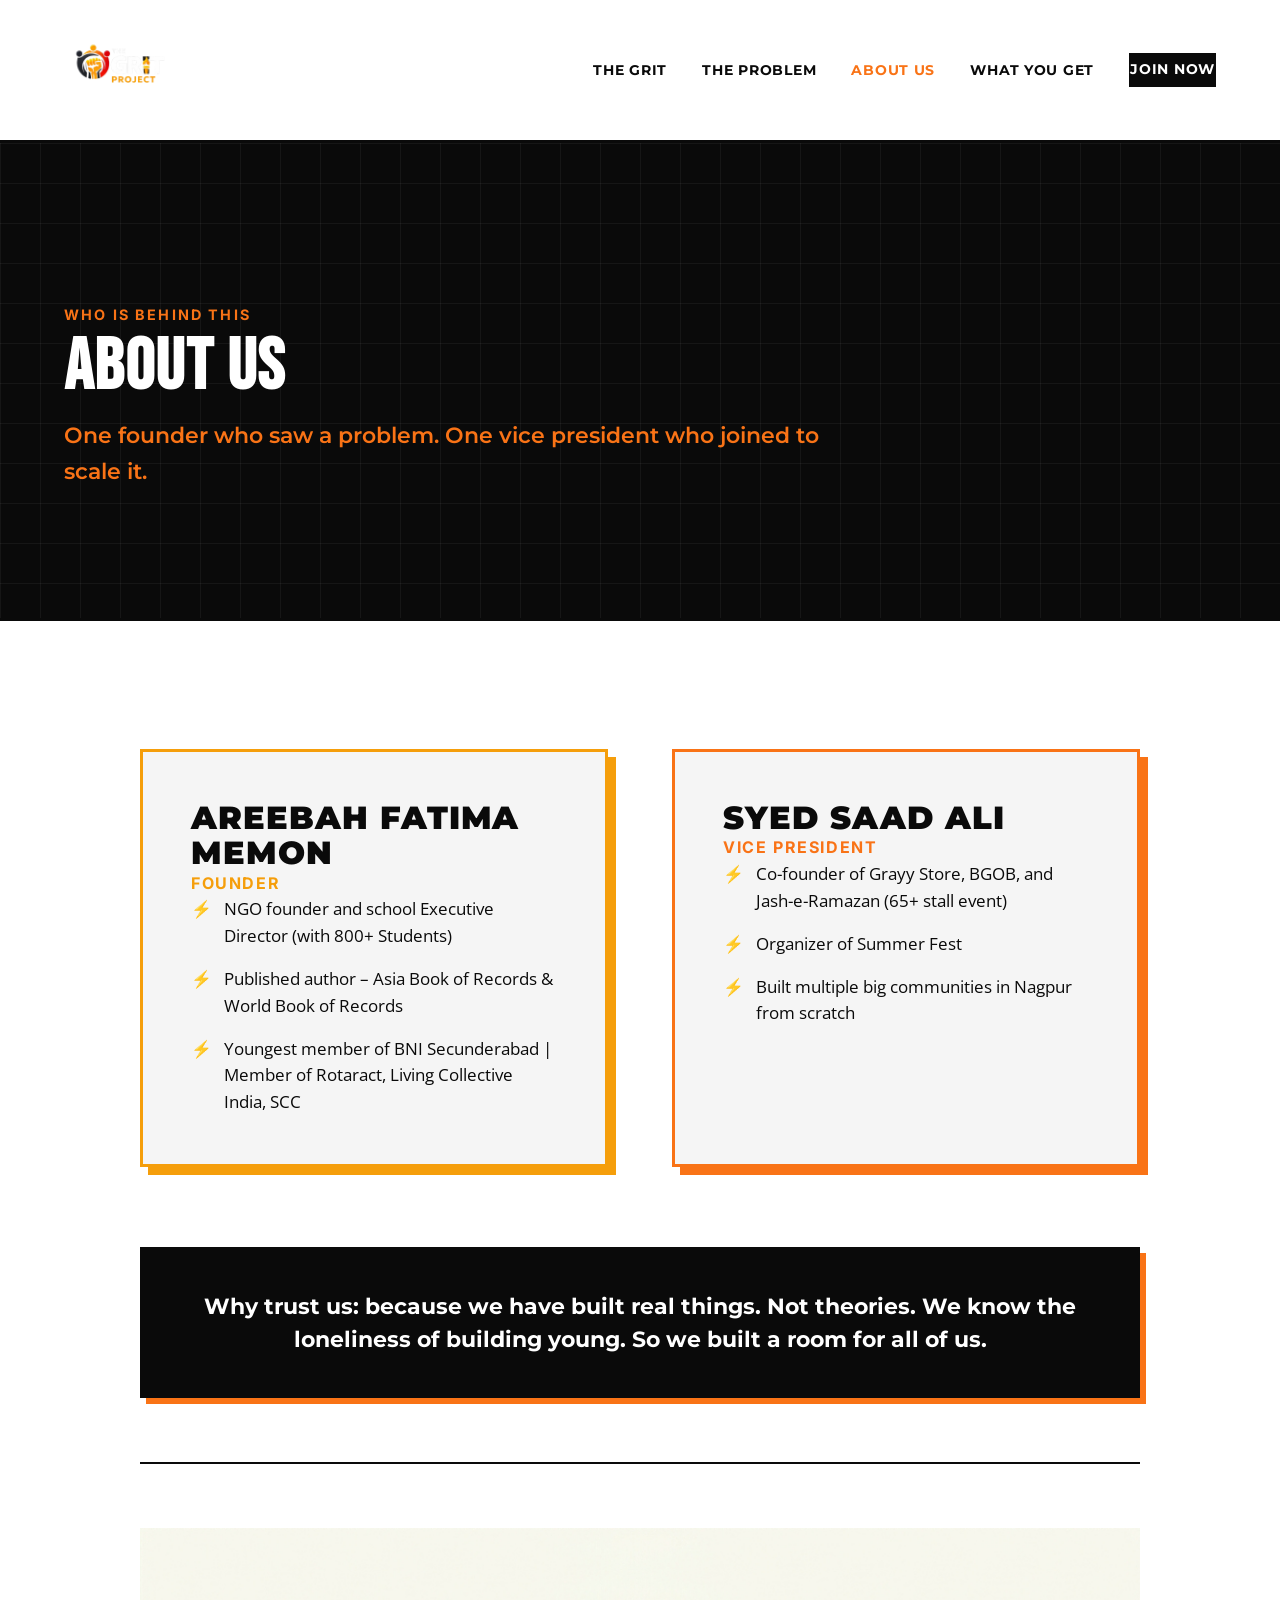
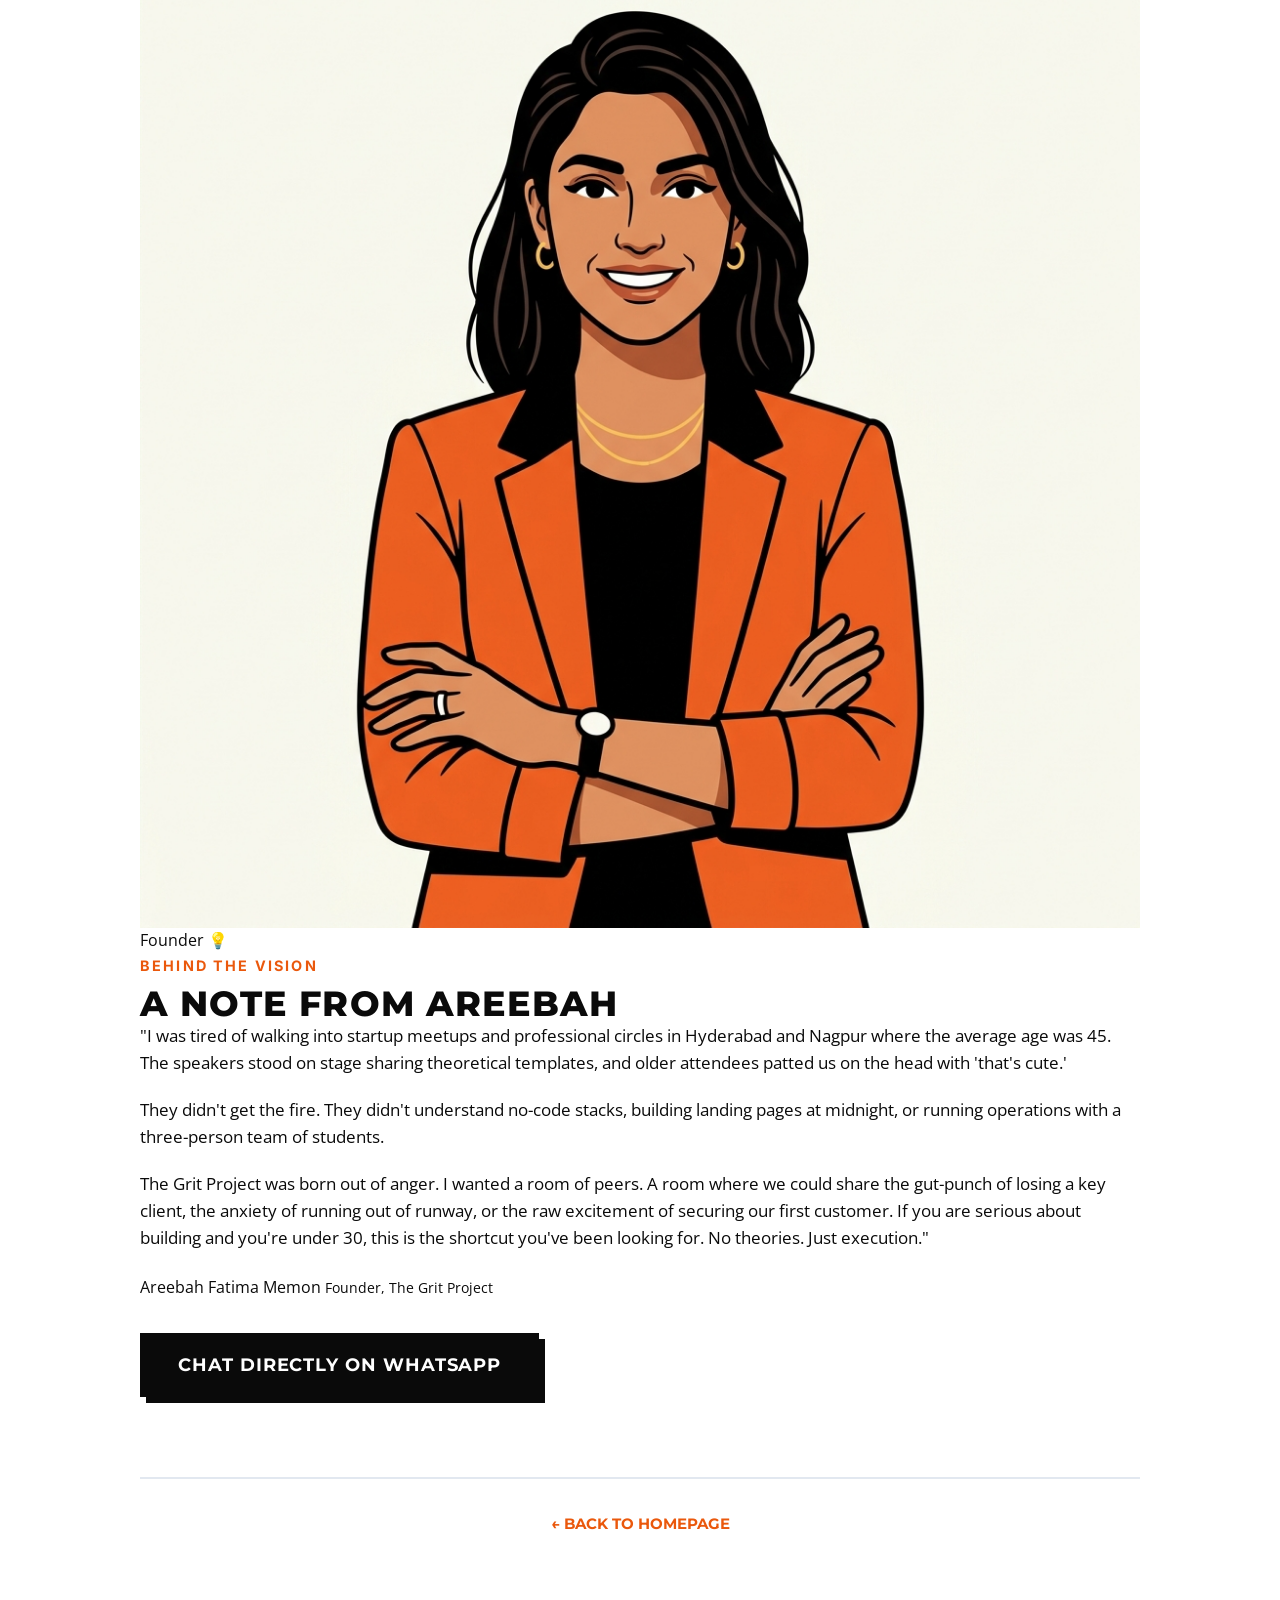
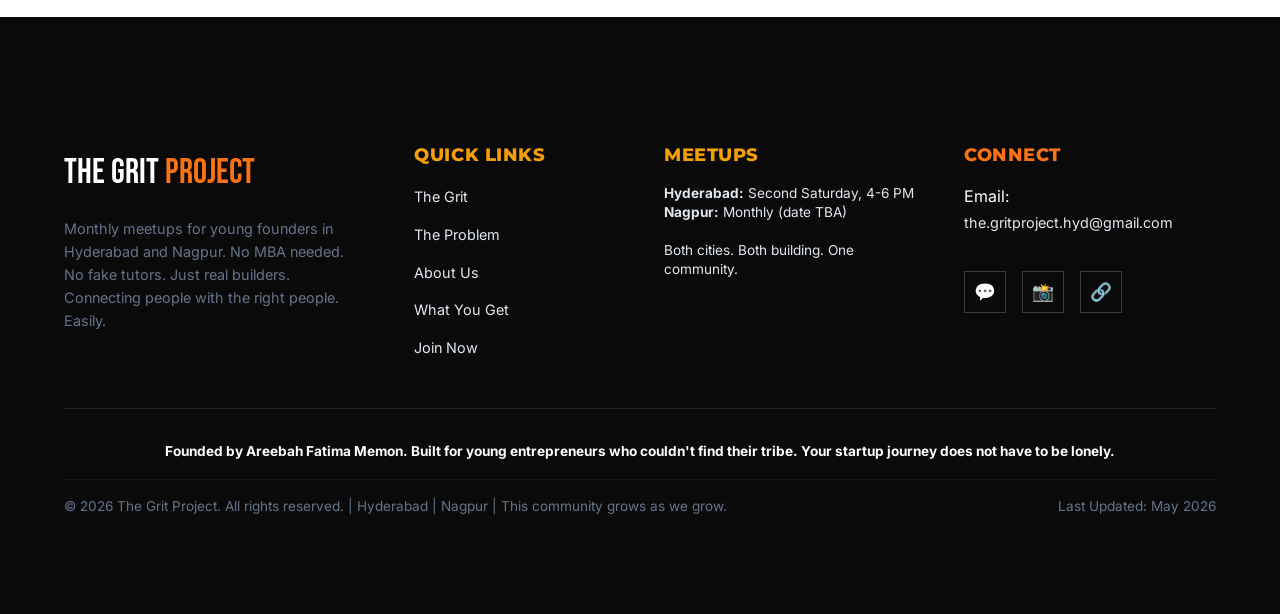
==== about.html @ 6c6b39dc "sss" ====
<!DOCTYPE html>
<html lang="en">
<head>
  <meta charset="UTF-8">
  <meta name="viewport" content="width=device-width, initial-scale=1.0">
  <meta name="description" content="About the team behind The Grit Project. Learn more about Areebah Fatima Memon (Founder) and Syed Saad Ali (VP) and read Areebah's personal letter to young builders.">
  <title>About Us – Meet the Team | The Grit Project</title>
  <link rel="stylesheet" href="style.css">
  <link rel="icon" type="image/png" href="assets/brand-logo-removebg-preview.png">
</head>
<body>

  <!-- ================= HEADER / NAV ================= -->
  <header class="header-nav" id="header">
    <div class="nav-container">
      <a href="index.html" class="logo-wrapper" aria-label="The Grit Project Home">
        <div class="logo-icon-container">
          <img src="assets/brand-logo-removebg-preview.png" alt="Torch Logo" class="logo-img logo-img-animated">
        </div>
      </a>
      
      <button class="mobile-menu-btn" aria-label="Toggle Navigation Menu" aria-expanded="false">☰</button>
      
      <nav class="nav-links-wrapper">
        <ul class="nav-links">
          <li class="nav-item"><a href="grit.html">The Grit</a></li>
          <li class="nav-item"><a href="problem.html">The Problem</a></li>
          <li class="nav-item"><a href="about.html">About Us</a></li>
          <li class="nav-item"><a href="what-we-offer.html">What You Get</a></li>
          <li class="nav-item"><a href="join.html" class="nav-cta">Join Now</a></li>
        </ul>
      </nav>
    </div>
  </header>

  <!-- ================= PAGE HEADER ================= -->
  <header class="page-header">
    <div class="container">
      <span class="section-tagline" style="color: var(--color-torch-orange);">Who Is Behind This</span>
      <h1 class="section-title">About Us</h1>
      <p class="section-subtitle">One founder who saw a problem. One vice president who joined to scale it.</p>
    </div>
  </header>

  <main>
    <div class="subpage-container" style="max-width: 1000px;">
      
      <!-- Bios Grid -->
      <div class="about-bios-grid" style="margin-bottom: 5rem;">
        <!-- Bios Card Areebah -->
        <div class="bio-card" style="border-color: var(--color-founder-gold); box-shadow: 8px 8px 0px var(--color-founder-gold);">
          <h3 class="bio-name">Areebah Fatima Memon</h3>
          <span class="bio-role" style="color: var(--color-founder-gold);">Founder</span>
          <ul class="bio-bullets">
            <li class="bio-bullet">NGO founder and school Executive Director (with 800+ Students)</li>
            <li class="bio-bullet">Published author – Asia Book of Records & World Book of Records</li>
            <li class="bio-bullet">Youngest member of BNI Secunderabad | Member of Rotaract, Living Collective India, SCC</li>
          </ul>
        </div>
        
        <!-- Bios Card Saad -->
        <div class="bio-card" style="border-color: var(--color-torch-orange); box-shadow: 8px 8px 0px var(--color-torch-orange);">
          <h3 class="bio-name">Syed Saad Ali</h3>
          <span class="bio-role" style="color: var(--color-torch-orange);">Vice President</span>
          <ul class="bio-bullets">
            <li class="bio-bullet">Co-founder of Grayy Store, BGOB, and Jash-e-Ramazan (65+ stall event)</li>
            <li class="bio-bullet">Organizer of Summer Fest</li>
            <li class="bio-bullet">Built multiple big communities in Nagpur from scratch</li>
          </ul>
        </div>
      </div>

      <div style="margin: 4rem 0; text-align: center; background-color: var(--color-black); color: var(--color-white); padding: 2.5rem; border: var(--border-thick); box-shadow: var(--shadow-flat-orange);">
        <p style="font-family: var(--font-heading); font-size: 1.35rem; font-weight: 700; line-height: 1.5;">
          Why trust us: because we have built real things. Not theories. We know the loneliness of building young. So we built a room for all of us.
        </p>
      </div>

      <!-- Note from Areebah with Portrait -->
      <section class="story-section-personal" id="areebah-note" style="border-top: 2px solid var(--color-black); padding-top: 4rem;">
        <div class="story-personal-grid">
          <div class="personal-visual">
            <div class="personal-img-wrapper">
              <img src="assets/areebah_memon_portrait.png" alt="Areebah Fatima Memon - Founder of The Grit Project" class="hero-image">
              <div class="personal-badge">Founder 💡</div>
            </div>
          </div>
          
          <div class="personal-content">
            <span class="section-tagline">Behind The Vision</span>
            <h2 class="personal-title" style="font-size: 2.2rem;">A Note From Areebah</h2>
            <p class="personal-text" style="font-size: 1.05rem; margin-bottom: 1.25rem;">
              "I was tired of walking into startup meetups and professional circles in Hyderabad and Nagpur where the average age was 45. The speakers stood on stage sharing theoretical templates, and older attendees patted us on the head with 'that's cute.'
            </p>
            <p class="personal-text" style="font-size: 1.05rem; margin-bottom: 1.25rem;">
              They didn't get the fire. They didn't understand no-code stacks, building landing pages at midnight, or running operations with a three-person team of students.
            </p>
            <p class="personal-text" style="font-size: 1.05rem; margin-bottom: 1.5rem;">
              The Grit Project was born out of anger. I wanted a room of peers. A room where we could share the gut-punch of losing a key client, the anxiety of running out of runway, or the raw excitement of securing our first customer. If you are serious about building and you're under 30, this is the shortcut you've been looking for. No theories. Just execution."
            </p>
            <div class="personal-signature">
              Areebah Fatima Memon
              <span style="font-weight: normal; font-size: 0.85rem;">Founder, The Grit Project</span>
            </div>
            <div style="margin-top: 2rem;">
              <a href="https://wa.me/917378692885?text=Hey%20Areebah!%20Read%20your%20story%20on%20The%20Grit%20Project%20site.%20I'd%20love%20to%20chat%20about%20building%20something." 
                 target="_blank" 
                 class="btn btn-primary">
                Chat Directly on WhatsApp
              </a>
            </div>
          </div>
        </div>
      </section>

      <div class="back-home-wrapper" style="text-align: center; margin-top: 5rem;">
        <a href="index.html" class="back-home-link">← Back to Homepage</a>
      </div>
    </div>
  </main>

  <!-- ================= FOOTER ================= -->
  <footer class="footer">
    <div class="container">
      <div class="footer-top">
        <div class="footer-brand">
          <div class="footer-logo">The Grit <span>Project</span></div>
          <p class="footer-tagline">
            Monthly meetups for young founders in Hyderabad and Nagpur. No MBA needed. No fake tutors. Just real builders. Connecting people with the right people. Easily.
          </p>
        </div>
        
        <div class="footer-links-col">
          <h4 class="footer-links-title">Quick Links</h4>
          <ul class="footer-links-list">
            <li><a href="index.html">The Grit</a></li>
            <li><a href="problem.html">The Problem</a></li>
            <li><a href="about.html">About Us</a></li>
            <li><a href="what-we-offer.html">What You Get</a></li>
            <li><a href="join.html">Join Now</a></li>
          </ul>
        </div>
        
        <div class="footer-links-col">
          <h4 class="footer-links-title">Meetups</h4>
          <p class="footer-tagline" style="color: var(--color-gray-light); font-size: 0.85rem; line-height: 1.4;">
            <strong>Hyderabad:</strong> Second Saturday, 4-6 PM<br>
            <strong>Nagpur:</strong> Monthly (date TBA)<br><br>
            Both cities. Both building. One community.
          </p>
        </div>
        
        <div class="footer-links-col">
          <h4 class="footer-social-title font-heading">Connect</h4>
          <ul class="footer-links-list" style="margin-bottom: 1rem;">
            <li>Email: <a href="mailto:the.gritproject.hyd@gmail.com" style="text-transform:none;">the.gritproject.hyd@gmail.com</a></li>
          </ul>
          <div class="footer-social-icons">
            <a href="https://wa.me/917378692885" class="social-icon-btn" aria-label="WhatsApp Link">💬</a>
            <a href="https://www.instagram.com/thegritproject" class="social-icon-btn" aria-label="Instagram Link">📸</a>
            <a href="https://www.linkedin.com/company/thegritproject" class="social-icon-btn" aria-label="LinkedIn Link">🔗</a>
          </div>
        </div>
      </div>
      
      <div class="footer-bottom">
        <div class="footer-bottom-row-1" style="text-align: center; justify-content: center; width: 100%;">
          <p style="font-weight: 700; color: var(--color-white); text-align: center; width: 100%;">
            Founded by Areebah Fatima Memon. Built for young entrepreneurs who couldn't find their tribe. Your startup journey does not have to be lonely.
          </p>
        </div>
        <div class="footer-bottom-row-2" style="justify-content: space-between; width: 100%;">
          <p>&copy; 2026 The Grit Project. All rights reserved. | Hyderabad | Nagpur | This community grows as we grow.</p>
          <p>Last Updated: May 2026</p>
        </div>
      </div>
    </div>
  </footer>

  <script src="script.js"></script>
</body>
</html>
---- style.css ----
/* 
   The Grit Project - Brand Design System & CSS Stylesheet
   Designed for Areebah Fatima Memon
   Theme: Bold, Minimalist, Action-oriented
   Palette: Red, Yellow, Orange, Black, Ivory White
*/

/* --- Google Fonts Import --- */
@import url('https://fonts.googleapis.com/css2?family=Montserrat:wght@400;600;700;800;900&family=Open+Sans:wght@300;400;600;700&family=Bebas+Neue&family=Inter:wght@300;400;500;600;700&family=Oswald:wght@400;500;600;700&display=swap');

/* --- Design Tokens / Custom Properties --- */
:root {
  --color-black: #0A0A0A;
  --color-torch-orange: #F97316;
  --color-burnt-orange: #EA580C;
  --color-founder-gold: #F59E0B;
  --color-ivory: #F5F5F5;
  --color-white: #FFFFFF;
  --color-gray-dark: #1E293B;
  --color-gray-light: #E2E8F0;
  --color-gray-muted: #64748B;
  
  --font-display: 'Bebas Neue', sans-serif;
  --font-heading: 'Montserrat', sans-serif;
  --font-body: 'Open Sans', sans-serif;
  --font-sans: 'Inter', sans-serif;
  
  --border-thick: 3px solid var(--color-black);
  --border-thin: 1.5px solid var(--color-black);
  --shadow-flat-black: 6px 6px 0px var(--color-black);
  --shadow-flat-orange: 6px 6px 0px var(--color-torch-orange);
  --shadow-flat-gold: 6px 6px 0px var(--color-founder-gold);
  --shadow-flat-soft: 4px 4px 0px rgba(0, 0, 0, 0.15);
  
  --transition-speed: 0.2s;
  --max-width: 1200px;
}

/* --- Base Resets & Global Styles --- */
*, *::before, *::after {
  box-sizing: border-box;
  margin: 0;
  padding: 0;
}

html {
  scroll-behavior: smooth;
}

body {
  background-color: var(--color-white);
  color: var(--color-black);
  font-family: var(--font-body);
  font-size: 16px;
  line-height: 1.6;
  overflow-x: hidden;
}

h1, h2, h3, h4, h5, h6 {
  font-family: var(--font-heading);
  font-weight: 800;
  text-transform: uppercase;
  letter-spacing: 0.03em;
  line-height: 1.1;
}

a {
  color: inherit;
  text-decoration: none;
}

button, input, textarea, select {
  font-family: inherit;
}

/* Custom Scrollbar */
::-webkit-scrollbar {
  width: 12px;
}
::-webkit-scrollbar-track {
  background: var(--color-ivory);
  border-left: var(--border-thin);
}
::-webkit-scrollbar-thumb {
  background: var(--color-black);
  border: 2px solid var(--color-ivory);
}
::-webkit-scrollbar-thumb:hover {
  background: var(--color-torch-orange);
}

/* --- Global Utility Classes --- */
.container {
  width: 90%;
  max-width: var(--max-width);
  margin: 0 auto;
  padding: 4rem 0;
}

.section-title {
  font-family: var(--font-display);
  font-size: 4rem;
  line-height: 0.95;
  margin-bottom: 1rem;
  letter-spacing: 0.02em;
}

.section-subtitle {
  font-family: var(--font-heading);
  font-size: 1.4rem;
  font-weight: 600;
  color: var(--color-burnt-orange);
  margin-bottom: 2rem;
  max-width: 800px;
}

.section-tagline {
  font-family: var(--font-sans);
  font-weight: 700;
  font-size: 0.9rem;
  text-transform: uppercase;
  letter-spacing: 0.15em;
  color: var(--color-burnt-orange);
  margin-bottom: 0.5rem;
  display: block;
}

.bg-dark {
  background-color: var(--color-black);
  color: var(--color-ivory);
  border-top: var(--border-thick);
  border-bottom: var(--border-thick);
}

.bg-dark .section-title {
  color: var(--color-white);
}

/* --- Buttons System --- */
.btn {
  display: inline-flex;
  align-items: center;
  justify-content: center;
  font-family: var(--font-heading);
  font-size: 1.15rem;
  font-weight: 700;
  text-transform: uppercase;
  letter-spacing: 0.05em;
  padding: 0.9rem 2.2rem;
  border: var(--border-thick);
  background-color: var(--color-black);
  color: var(--color-white);
  cursor: pointer;
  transition: background-color var(--transition-speed) ease,
              color var(--transition-speed) ease,
              transform var(--transition-speed) ease,
              box-shadow var(--transition-speed) ease,
              border-color var(--transition-speed) ease;
  box-shadow: var(--shadow-flat-black);
  position: relative;
}

.btn-primary {
  background-color: var(--color-black);
  color: var(--color-white);
  border-color: var(--color-black);
}

.btn-primary:hover {
  background-color: var(--color-torch-orange);
  color: var(--color-black);
  border-color: var(--color-torch-orange);
  transform: scale(1.02);
  box-shadow: 4px 4px 0px var(--color-black);
}

.btn-secondary {
  background-color: var(--color-white);
  color: var(--color-black);
  border-color: var(--color-black);
}

.btn-secondary:hover {
  background-color: var(--color-torch-orange);
  color: var(--color-black);
  border-color: var(--color-torch-orange);
  transform: scale(1.02);
  box-shadow: 4px 4px 0px var(--color-black);
}

.btn:active {
  transform: translate(2px, 2px);
  box-shadow: 2px 2px 0px var(--color-black);
}

/* Mega CTA Button (Padding 20px 40px, font-size 1.5rem on Desktop) */
.btn-mega {
  padding: 20px 40px;
  font-size: 1.5rem;
  box-shadow: 8px 8px 0px var(--color-black);
}

.btn-mega:hover {
  box-shadow: 4px 4px 0px var(--color-black);
}

/* --- Navigation Header --- */
.header-nav {
  position: sticky;
  top: 0;
  z-index: 100;
  background-color: rgba(255, 255, 255, 0.95);
  backdrop-filter: blur(10px);
  border-bottom: var(--border-thick);
  transition: all 0.3s ease;
}

.header-nav.scrolled {
  background-color: var(--color-white);
  color: var(--color-black);
  border-color: var(--color-black);
  box-shadow: 0 4px 0 var(--color-black);
}

.nav-container {
  width: 90%;
  max-width: var(--max-width);
  margin: 0 auto;
  height: 140px;
  display: flex;
  justify-content: space-between;
  align-items: center;
}

.logo-wrapper {
  display: flex;
  align-items: center;
  opacity: 0;
  animation: logoFadeScale 0.6s cubic-bezier(0.16, 1, 0.3, 1) forwards;
}

.logo-icon-container {
  height: 120px;
  display: flex;
  align-items: center;
  justify-content: center;
}

.header-nav.scrolled .logo-icon-container {
  background-color: transparent;
  border-color: transparent;
}

.logo-img {
  height: 100%;
  width: auto;
  object-fit: contain;
}

/* Pulsing Torch Logo Icon */
@keyframes torchPulse {
  0% {
    filter: drop-shadow(0 0 2px rgba(249, 115, 22, 0.5));
  }
  50% {
    filter: drop-shadow(0 0 10px rgba(249, 115, 22, 0.95)) drop-shadow(0 0 15px rgba(245, 158, 11, 0.6));
  }
  100% {
    filter: drop-shadow(0 0 2px rgba(249, 115, 22, 0.5));
  }
}
.logo-img-animated {
  animation: torchPulse 3s infinite ease-in-out;
}

@keyframes torchFlicker {
  0%, 100% { opacity: 1; filter: drop-shadow(0 0 10px rgba(249, 115, 22, 0.95)) saturate(1.2); }
  25% { opacity: 0.92; filter: drop-shadow(0 0 8px rgba(249, 115, 22, 0.7)) saturate(1); }
  50% { opacity: 0.98; filter: drop-shadow(0 0 12px rgba(249, 115, 22, 1.1)) saturate(1.3); }
  75% { opacity: 0.94; filter: drop-shadow(0 0 7px rgba(249, 115, 22, 0.6)) saturate(0.9); }
}
.logo-icon-container:hover .logo-img-animated {
  animation: torchFlicker 0.15s infinite;
  transform: scale(1.05);
}

.brand-text {
  font-family: var(--font-display);
  font-size: 2.2rem;
  letter-spacing: 0.01em;
  line-height: 1;
}

.nav-links {
  display: flex;
  align-items: center;
  gap: 2.2rem;
  list-style: none;
}

.nav-item a {
  font-family: var(--font-heading);
  font-weight: 700;
  text-transform: uppercase;
  letter-spacing: 0.05em;
  font-size: 0.9rem;
  position: relative;
  padding: 0.25rem 0;
  transition: color var(--transition-speed) ease;
}

.nav-item a::after {
  content: '';
  position: absolute;
  bottom: -4px;
  left: 0;
  width: 0;
  height: 3px;
  background-color: var(--color-torch-orange);
  transition: width var(--transition-speed) ease;
}

.nav-item a:hover {
  color: var(--color-torch-orange);
}

.nav-item a:hover::after {
  width: 100%;
}

.header-nav.scrolled .nav-item a:hover {
  color: var(--color-torch-orange);
}

.nav-cta {
  display: inline-block;
  font-family: var(--font-heading);
  font-weight: 700;
  text-transform: uppercase;
  letter-spacing: 0.05em;
  padding: 0.5rem 1.2rem;
  border: var(--border-thin);
  background-color: var(--color-black);
  color: var(--color-white);
  transition: all var(--transition-speed) ease;
}

.nav-cta:hover {
  background-color: var(--color-torch-orange);
  color: var(--color-black);
  border-color: var(--color-torch-orange);
  transform: translateY(-2px);
}

.header-nav.scrolled .nav-cta {
  background-color: var(--color-white);
  color: var(--color-black);
}

.header-nav.scrolled .nav-cta:hover {
  background-color: var(--color-torch-orange);
  color: var(--color-black);
  border-color: var(--color-torch-orange);
}

.mobile-menu-btn {
  display: none;
  background: none;
  border: none;
  font-size: 2rem;
  cursor: pointer;
  color: inherit;
}

/* --- Hero Section --- */
.hero {
  position: relative;
  min-height: calc(100vh - 80px);
  display: flex;
  align-items: center;
  background-color: var(--color-ivory);
  overflow: hidden;
  border-bottom: var(--border-thick);
}

/* Bold grid background */
.hero::before {
  content: '';
  position: absolute;
  top: 0;
  left: 0;
  right: 0;
  bottom: 0;
  background-image: 
    linear-gradient(rgba(10, 10, 10, 0.05) 1.5px, transparent 1.5px),
    linear-gradient(90deg, rgba(10, 10, 10, 0.05) 1.5px, transparent 1.5px);
  background-size: 40px 40px;
  pointer-events: none;
  z-index: 1;
}

.hero-grid {
  display: grid;
  grid-template-columns: 1.25fr 0.75fr;
  gap: 4rem;
  align-items: center;
  position: relative;
  z-index: 2;
  width: 90%;
  max-width: var(--max-width);
  margin: 0 auto;
  padding: 4rem 0;
}

.hero-content {
  display: flex;
  flex-direction: column;
  align-items: flex-start;
}

.hero-tagline {
  font-family: var(--font-sans);
  font-weight: 700;
  font-size: 1.05rem;
  text-transform: uppercase;
  color: var(--color-burnt-orange);
  letter-spacing: 0.18em;
  margin-bottom: 1.2rem;
  opacity: 0;
  animation: taglineFade 0.6s ease-out forwards;
  animation-delay: 0.1s;
}

.hero-headline {
  font-family: var(--font-heading);
  font-weight: 900;
  font-size: 3.5rem;
  line-height: 1.1;
  letter-spacing: -0.01em;
  margin-bottom: 1.5rem;
  color: var(--color-black);
  text-transform: uppercase;
  opacity: 0;
  animation: headlineSlideUp 0.7s cubic-bezier(0.16, 1, 0.3, 1) forwards;
  animation-delay: 0.4s;
}

.hero-headline span {
  color: var(--color-burnt-orange);
  position: relative;
  display: inline-block;
}

.hero-headline span::after {
  content: '';
  position: absolute;
  left: 0;
  bottom: 4px;
  width: 100%;
  height: 8px;
  background-color: var(--color-founder-gold);
  z-index: -1;
  transform: skewX(-12deg);
}

.hero-subheadline {
  font-family: var(--font-body);
  font-weight: 400;
  font-size: 1.2rem;
  color: var(--color-gray-dark);
  margin-bottom: 2.5rem;
  max-width: 650px;
  opacity: 0;
  animation: subheadlineFade 0.6s ease-out forwards;
  animation-delay: 0.8s;
  line-height: 1.6;
}

.hero-buttons {
  display: flex;
  gap: 1.5rem;
  flex-wrap: wrap;
}

.hero-btn-primary {
  opacity: 0;
  animation: buttonFadeIn 0.5s ease-out forwards;
  animation-delay: 1.1s;
}

.hero-btn-secondary {
  opacity: 0;
  animation: buttonFadeIn 0.5s ease-out forwards;
  animation-delay: 1.2s;
}

.hero-visual {
  display: flex;
  justify-content: center;
  align-items: center;
  position: relative;
  opacity: 0;
  animation: visualFadeIn 0.8s cubic-bezier(0.16, 1, 0.3, 1) forwards;
  animation-delay: 0.6s;
}

.hero-image-wrapper {
  background-color: var(--color-white);
  border: var(--border-thick);
  padding: 1rem;
  box-shadow: 12px 12px 0px var(--color-black);
  transform: rotate(-1.5deg);
  transition: all 0.3s ease;
  position: relative;
  max-width: 420px;
}

.hero-image-wrapper:hover {
  transform: rotate(1.5deg) scale(1.02);
  box-shadow: 16px 16px 0px var(--color-torch-orange);
}

.hero-image {
  width: 100%;
  height: auto;
  display: block;
}

.hero-badge {
  position: absolute;
  bottom: -20px;
  left: -20px;
  background-color: var(--color-founder-gold);
  color: var(--color-black);
  border: var(--border-thin);
  padding: 0.5rem 1rem;
  font-family: var(--font-heading);
  font-weight: 800;
  font-size: 0.95rem;
  text-transform: uppercase;
  letter-spacing: 0.05em;
  transform: rotate(-4deg);
  box-shadow: var(--shadow-flat-soft);
  z-index: 10;
}

/* --- Hero Animation Keyframes --- */
@keyframes logoFadeScale {
  0% { opacity: 0; transform: scale(0.92); }
  100% { opacity: 1; transform: scale(1); }
}
@keyframes taglineFade {
  0% { opacity: 0; transform: translateY(-5px); }
  100% { opacity: 1; transform: translateY(0); }
}
@keyframes headlineSlideUp {
  0% { opacity: 0; transform: translateY(30px); }
  100% { opacity: 1; transform: translateY(0); }
}
@keyframes subheadlineFade {
  0% { opacity: 0; }
  100% { opacity: 1; }
}
@keyframes buttonFadeIn {
  0% { opacity: 0; transform: translateY(12px); }
  100% { opacity: 1; transform: translateY(0); }
}
@keyframes visualFadeIn {
  0% { opacity: 0; transform: scale(0.95) rotate(-3deg); }
  100% { opacity: 1; transform: scale(1) rotate(-1.5deg); }
}

/* --- Trust / Stats Row --- */
.stats-row {
  border-bottom: var(--border-thick);
  background-color: var(--color-white);
  position: relative;
  z-index: 3;
}

.stats-grid {
  display: grid;
  grid-template-columns: repeat(4, 1fr);
  border-left: var(--border-thin);
}

.stat-card {
  padding: 2.5rem 2rem;
  text-align: center;
  border-right: var(--border-thin);
  display: flex;
  flex-direction: column;
  justify-content: center;
  transition: background-color 0.2s ease;
}

.stat-card:hover {
  background-color: rgba(249, 115, 22, 0.05);
}

.stat-num {
  font-family: var(--font-display);
  font-size: 4.5rem;
  line-height: 1;
  color: var(--color-black);
  margin-bottom: 0.25rem;
}

.stat-num span {
  color: var(--color-torch-orange);
}

.stat-label {
  font-family: var(--font-sans);
  font-weight: 700;
  font-size: 0.85rem;
  text-transform: uppercase;
  letter-spacing: 0.1em;
  color: var(--color-gray-dark);
}

/* --- The Problem & Solution Section --- */
.why-section {
  background-color: var(--color-ivory);
  border-bottom: var(--border-thick);
}

.why-grid {
  display: grid;
  grid-template-columns: 1fr;
  gap: 3rem;
  margin-top: 2rem;
}

.problem-intro-quote {
  font-family: var(--font-heading);
  font-style: italic;
  font-size: 1.8rem;
  font-weight: 600;
  line-height: 1.4;
  margin-bottom: 1.5rem;
  color: var(--color-burnt-orange);
  border-left: 5px solid var(--color-torch-orange);
  padding-left: 1.5rem;
}

.general-body-text {
  font-family: var(--font-body);
  font-size: 1.1rem;
  color: var(--color-gray-dark);
  margin-bottom: 1.5rem;
  line-height: 1.7;
}

/* --- Tables & Comparison Styling --- */
.neo-table-container {
  width: 100%;
  overflow-x: auto;
  margin: 2.5rem 0;
  border: var(--border-thick);
  box-shadow: var(--shadow-flat-black);
}

.neo-table {
  width: 100%;
  border-collapse: collapse;
  text-align: left;
  background-color: var(--color-white);
  min-width: 600px;
}

.neo-table th, .neo-table td {
  padding: 1.2rem;
  border: var(--border-thin);
  font-family: var(--font-body);
  font-size: 1rem;
  vertical-align: top;
}

.neo-table th {
  background-color: var(--color-black);
  color: var(--color-white);
  font-family: var(--font-heading);
  font-weight: 700;
  text-transform: uppercase;
  font-size: 1.1rem;
  letter-spacing: 0.05em;
}

.neo-table tr:hover {
  background-color: rgba(249, 115, 22, 0.03);
}

.comparison-table th {
  width: 50%;
}

.comparison-table td:first-child {
  background-color: rgba(239, 68, 68, 0.04);
  border-right: var(--border-thick);
  font-weight: 500;
}

.comparison-table td:last-child {
  background-color: rgba(34, 197, 94, 0.04);
  font-weight: 600;
}

.table-closing-text {
  text-align: center;
  font-family: var(--font-heading);
  font-size: 1.8rem;
  font-weight: 800;
  margin: 3rem 0 1rem 0;
  line-height: 1.3;
}

/* --- Services & Offerings (Meetups) --- */
.services-section {
  border-bottom: var(--border-thick);
}

.services-intro {
  max-width: 850px;
  font-size: 1.15rem;
  margin-bottom: 3.5rem;
  color: var(--color-gray-dark);
}

.services-grid {
  display: grid;
  grid-template-columns: repeat(3, 1fr);
  gap: 2.5rem;
}

.service-card {
  background-color: var(--color-white);
  border: var(--border-thick);
  padding: 2.5rem;
  box-shadow: var(--shadow-flat-black);
  transition: all 0.3s ease;
  display: flex;
  flex-direction: column;
  position: relative;
  overflow: hidden;
}

.service-card::after {
  content: '';
  position: absolute;
  top: 0;
  left: 0;
  width: 100%;
  height: 6px;
  background-color: var(--color-black);
  transition: background-color 0.3s ease;
}

.service-card:hover {
  transform: translateY(-8px);
  box-shadow: 10px 10px 0px var(--color-black);
}

.service-card:nth-child(1):hover::after { background-color: var(--color-torch-orange); }
.service-card:nth-child(2):hover::after { background-color: var(--color-founder-gold); }
.service-card:nth-child(3):hover::after { background-color: #EF4444; }

.service-icon-box {
  width: 60px;
  height: 60px;
  display: flex;
  align-items: center;
  justify-content: center;
  background-color: var(--color-ivory);
  border: var(--border-thin);
  font-size: 1.8rem;
  margin-bottom: 1.5rem;
}

.service-title {
  font-family: var(--font-heading);
  font-size: 1.5rem;
  margin-bottom: 0.8rem;
}

.service-desc {
  font-family: var(--font-body);
  font-size: 0.95rem;
  color: var(--color-gray-muted);
  flex-grow: 1;
  margin-bottom: 1.5rem;
}

.service-bullet-list {
  list-style: none;
  display: flex;
  flex-direction: column;
  gap: 0.6rem;
  margin-top: auto;
  border-top: 1.5px dashed var(--color-gray-light);
  padding-top: 1.2rem;
}

.service-bullet {
  font-family: var(--font-sans);
  font-weight: 600;
  font-size: 0.85rem;
  display: flex;
  align-items: center;
  gap: 0.5rem;
}

.service-bullet::before {
  content: '→';
  color: var(--color-burnt-orange);
  font-weight: bold;
}

/* --- Chapter Cards / RSVP --- */
.chapters-section {
  background-color: var(--color-white);
  border-bottom: var(--border-thick);
}

.chapters-grid {
  display: grid;
  grid-template-columns: 1fr 1fr;
  gap: 3.5rem;
  margin-top: 3rem;
}

.chapter-card {
  background-color: var(--color-ivory);
  border: var(--border-thick);
  padding: 3rem;
  box-shadow: var(--shadow-flat-black);
  position: relative;
  transition: all 0.3s ease;
}

.chapter-card:hover {
  transform: translateY(-4px);
  box-shadow: 10px 10px 0px var(--color-black);
}

.chapter-city {
  font-family: var(--font-display);
  font-size: 3.5rem;
  line-height: 0.9;
  margin-bottom: 0.25rem;
  color: var(--color-black);
}

.chapter-status {
  display: inline-flex;
  align-items: center;
  gap: 0.4rem;
  background-color: rgba(34, 197, 94, 0.1);
  color: #15803d;
  font-family: var(--font-sans);
  font-weight: 700;
  font-size: 0.75rem;
  text-transform: uppercase;
  letter-spacing: 0.05em;
  padding: 0.25rem 0.75rem;
  border: 1px solid #16a34a;
  border-radius: 20px;
  margin-bottom: 1.5rem;
}

.chapter-status::before {
  content: '';
  width: 6px;
  height: 6px;
  border-radius: 50%;
  background-color: #22c55e;
  animation: pulseGreen 1.5s infinite;
}

@keyframes pulseGreen {
  0% { transform: scale(1); opacity: 1; }
  50% { transform: scale(1.3); opacity: 0.5; }
  100% { transform: scale(1); opacity: 1; }
}

.meetup-details-box {
  background-color: var(--color-white);
  border: var(--border-thin);
  padding: 1.5rem;
  margin-bottom: 2rem;
}

.meetup-detail-row {
  display: flex;
  justify-content: space-between;
  padding: 0.75rem 0;
  border-bottom: 1px solid var(--color-gray-light);
}

.meetup-detail-row:last-child {
  border-bottom: none;
  padding-bottom: 0;
}

.meetup-detail-row:first-child {
  padding-top: 0;
}

.detail-label {
  font-family: var(--font-sans);
  font-weight: 600;
  font-size: 0.85rem;
  color: var(--color-gray-muted);
  text-transform: uppercase;
}

.detail-val {
  font-family: var(--font-heading);
  font-weight: 700;
  font-size: 1rem;
  color: var(--color-black);
}

.chapter-cta-group {
  display: grid;
  grid-template-columns: 1fr;
  gap: 1rem;
}

/* --- About Us Bios Grid --- */
.about-section {
  background-color: var(--color-white);
  border-bottom: var(--border-thick);
}

.about-bios-grid {
  display: grid;
  grid-template-columns: 1fr 1fr;
  gap: 4rem;
  margin-top: 3rem;
}

.bio-card {
  background-color: var(--color-ivory);
  border: var(--border-thick);
  padding: 3rem;
  box-shadow: var(--shadow-flat-black);
  transition: transform 0.2s ease;
}

.bio-card:hover {
  transform: translateY(-4px);
}

.bio-name {
  font-family: var(--font-heading);
  font-size: 2rem;
  font-weight: 900;
  color: var(--color-black);
}

.bio-role {
  font-family: var(--font-sans);
  font-weight: 700;
  color: var(--color-burnt-orange);
  text-transform: uppercase;
  letter-spacing: 0.1em;
  margin-bottom: 1.5rem;
}

.bio-bullets {
  list-style: none;
  display: flex;
  flex-direction: column;
  gap: 1rem;
}

.bio-bullet {
  font-family: var(--font-body);
  font-size: 1.05rem;
  display: flex;
  gap: 0.75rem;
}

.bio-bullet::before {
  content: '⚡';
  flex-shrink: 0;
}

/* --- Free Resources Library --- */
.resources-section {
  background-color: var(--color-white);
  border-bottom: var(--border-thick);
}

.resource-intro-quote {
  font-family: var(--font-heading);
  font-style: italic;
  font-size: 1.6rem;
  font-weight: 600;
  color: var(--color-black);
  margin-bottom: 2rem;
}

.resource-intro-quote span {
  color: var(--color-burnt-orange);
}

/* --- Community Journal --- */
.journal-section {
  border-bottom: var(--border-thick);
  background-color: var(--color-ivory);
}

.journal-tabs {
  display: flex;
  gap: 1rem;
  margin-top: 3rem;
  margin-bottom: 2.5rem;
  flex-wrap: wrap;
}

.journal-tab-btn {
  font-family: var(--font-heading);
  font-weight: 700;
  text-transform: uppercase;
  letter-spacing: 0.05em;
  padding: 0.6rem 1.5rem;
  background-color: var(--color-white);
  border: var(--border-thin);
  cursor: pointer;
  transition: all var(--transition-speed) ease;
}

.journal-tab-btn.active, .journal-tab-btn:hover {
  background-color: var(--color-black);
  color: var(--color-white);
}

.journal-grid {
  display: grid;
  grid-template-columns: 1fr 1fr;
  gap: 3rem;
}

.journal-card {
  background-color: var(--color-white);
  border: var(--border-thick);
  padding: 2.5rem;
  box-shadow: var(--shadow-flat-black);
  display: flex;
  flex-direction: column;
  transition: all 0.3s ease;
}

.journal-card:hover {
  transform: translateY(-5px);
  box-shadow: 10px 10px 0px var(--color-founder-gold);
}

.journal-meta {
  display: flex;
  gap: 1.5rem;
  margin-bottom: 1rem;
  font-family: var(--font-sans);
  font-size: 0.8rem;
  font-weight: 600;
  color: var(--color-gray-muted);
}

.journal-category {
  color: var(--color-burnt-orange);
  text-transform: uppercase;
}

.journal-title {
  font-family: var(--font-heading);
  font-size: 1.6rem;
  margin-bottom: 1rem;
}

.journal-excerpt {
  font-family: var(--font-body);
  font-size: 0.95rem;
  color: var(--color-gray-dark);
  margin-bottom: 1.5rem;
  flex-grow: 1;
}

.journal-read-link {
  font-family: var(--font-heading);
  font-weight: 700;
  font-size: 0.95rem;
  text-transform: uppercase;
  color: var(--color-black);
  display: inline-flex;
  align-items: center;
  gap: 0.5rem;
}

.journal-read-link::after {
  content: '→';
  transition: transform 0.2s ease;
}

.journal-card:hover .journal-read-link::after {
  transform: translateX(4px);
}

/* --- Join Us Footer Form / Section --- */
.contact-section {
  background-color: var(--color-black);
  color: var(--color-white);
  border-bottom: var(--border-thick);
}

.contact-grid {
  display: grid;
  grid-template-columns: 1fr 1.1fr;
  gap: 5rem;
}

.contact-info-col {
  display: flex;
  flex-direction: column;
  justify-content: center;
}

.contact-tagline {
  font-family: var(--font-sans);
  font-weight: 700;
  font-size: 0.9rem;
  text-transform: uppercase;
  color: var(--color-torch-orange);
  letter-spacing: 0.15em;
  margin-bottom: 0.5rem;
}

.contact-headline {
  font-family: var(--font-display);
  font-size: 4rem;
  line-height: 0.95;
  margin-bottom: 1.5rem;
  color: var(--color-white);
}

.contact-desc {
  font-family: var(--font-body);
  font-size: 1.1rem;
  color: var(--color-gray-light);
  margin-bottom: 2.5rem;
}

.contact-detail-items {
  display: flex;
  flex-direction: column;
  gap: 1.5rem;
}

.contact-detail-item {
  display: flex;
  align-items: center;
  gap: 1.2rem;
}

.contact-detail-icon {
  width: 48px;
  height: 48px;
  display: flex;
  align-items: center;
  justify-content: center;
  background-color: var(--color-gray-dark);
  border: 1px solid rgba(255, 255, 255, 0.15);
  font-size: 1.25rem;
}

.contact-detail-text {
  font-family: var(--font-body);
}

.contact-detail-label {
  font-size: 0.75rem;
  color: var(--color-gray-muted);
  text-transform: uppercase;
  font-weight: 600;
}

.contact-detail-val {
  font-size: 1.05rem;
  font-weight: 600;
}

/* Contact Form Neo-brutalist Dark */
.contact-form-card {
  background-color: var(--color-white);
  border: var(--border-thick);
  border-color: var(--color-torch-orange);
  padding: 3rem;
  box-shadow: 8px 8px 0px var(--color-torch-orange);
  color: var(--color-black);
}

.form-title {
  font-family: var(--font-heading);
  font-size: 1.6rem;
  margin-bottom: 1.5rem;
}

.form-group {
  margin-bottom: 1.5rem;
}

.form-label {
  display: block;
  font-family: var(--font-sans);
  font-weight: 700;
  font-size: 0.8rem;
  text-transform: uppercase;
  letter-spacing: 0.05em;
  margin-bottom: 0.5rem;
}

.form-control {
  width: 100%;
  padding: 0.85rem 1rem;
  border: var(--border-thick);
  background-color: var(--color-ivory);
  font-family: var(--font-body);
  font-size: 0.95rem;
  color: var(--color-black);
  transition: border-color var(--transition-speed) ease;
}

.form-control:focus {
  outline: none;
  border-color: var(--color-burnt-orange);
}

select.form-control {
  cursor: pointer;
}

.form-submit-btn {
  width: 100%;
  margin-top: 1rem;
}

/* --- Footer --- */
.footer {
  background-color: var(--color-black);
  color: var(--color-white);
  padding: 4rem 0 2rem 0;
  font-family: var(--font-sans);
}

.footer-top {
  display: grid;
  grid-template-columns: 1.2fr 0.8fr 1fr 1fr;
  gap: 3rem;
  padding-bottom: 3rem;
  border-bottom: 1px solid rgba(255, 255, 255, 0.1);
}

.footer-brand {
  display: flex;
  flex-direction: column;
  gap: 1rem;
}

.footer-logo {
  font-family: var(--font-display);
  font-size: 2.2rem;
  color: var(--color-white);
}

.footer-logo span {
  color: var(--color-torch-orange);
}

.footer-tagline {
  font-size: 0.9rem;
  color: var(--color-gray-muted);
  max-width: 280px;
}

.footer-links-col {
  display: flex;
  flex-direction: column;
  gap: 1.2rem;
}

.footer-links-title {
  font-family: var(--font-heading);
  font-size: 1.15rem;
  color: var(--color-founder-gold);
  text-transform: uppercase;
}

.footer-links-list {
  list-style: none;
  display: flex;
  flex-direction: column;
  gap: 0.75rem;
}

.footer-links-list a {
  font-size: 0.9rem;
  color: var(--color-gray-light);
  transition: color var(--transition-speed) ease;
}

.footer-links-list a:hover {
  color: var(--color-torch-orange);
}

.footer-social-title {
  font-family: var(--font-heading);
  font-size: 1.15rem;
  color: var(--color-torch-orange);
  text-transform: uppercase;
}

.footer-social-desc {
  font-size: 0.9rem;
  color: var(--color-gray-muted);
  margin-bottom: 1.2rem;
}

.footer-social-icons {
  display: flex;
  gap: 1rem;
}

.social-icon-btn {
  width: 42px;
  height: 42px;
  border: 1px solid rgba(255, 255, 255, 0.2);
  display: flex;
  align-items: center;
  justify-content: center;
  font-size: 1.1rem;
  color: var(--color-white);
  transition: all var(--transition-speed) ease;
}

.social-icon-btn:hover {
  background-color: var(--color-torch-orange);
  border-color: var(--color-torch-orange);
  color: var(--color-black);
}

.footer-bottom {
  display: flex;
  flex-direction: column;
  gap: 1rem;
  padding-top: 2rem;
  font-size: 0.85rem;
  color: var(--color-gray-muted);
}

.footer-bottom-row-1 {
  display: flex;
  justify-content: space-between;
  border-bottom: 1px solid rgba(255, 255, 255, 0.05);
  padding-bottom: 1rem;
  flex-wrap: wrap;
  gap: 1rem;
}

.footer-bottom-row-2 {
  display: flex;
  justify-content: space-between;
  flex-wrap: wrap;
  gap: 1rem;
}

/* --- Modals / Interactive Overlays --- */
.modal-overlay {
  position: fixed;
  top: 0;
  left: 0;
  width: 100%;
  height: 100%;
  background-color: rgba(10, 10, 10, 0.85);
  backdrop-filter: blur(5px);
  z-index: 1000;
  display: flex;
  align-items: center;
  justify-content: center;
  opacity: 0;
  pointer-events: none;
  transition: opacity 0.3s ease;
}

.modal-overlay.active {
  opacity: 1;
  pointer-events: auto;
}

.modal-card {
  background-color: var(--color-white);
  border: var(--border-thick);
  padding: 3rem;
  width: 90%;
  max-width: 500px;
  box-shadow: 12px 12px 0px var(--color-black);
  position: relative;
  transform: translateY(20px);
  transition: transform 0.3s ease;
}

.modal-overlay.active .modal-card {
  transform: translateY(0);
}

.modal-close-btn {
  position: absolute;
  top: 1.5rem;
  right: 1.5rem;
  background: none;
  border: none;
  font-size: 2rem;
  font-family: var(--font-sans);
  font-weight: 300;
  cursor: pointer;
  line-height: 1;
}

/* --- Subpage Styling System --- */
.page-header {
  background-color: var(--color-black);
  color: var(--color-white);
  padding: 6rem 0 4rem 0;
  border-bottom: var(--border-thick);
  position: relative;
  overflow: hidden;
}

.page-header::before {
  content: '';
  position: absolute;
  top: 0; left: 0; right: 0; bottom: 0;
  background-image: 
    linear-gradient(rgba(255, 255, 255, 0.05) 1.5px, transparent 1.5px),
    linear-gradient(90deg, rgba(255, 255, 255, 0.05) 1.5px, transparent 1.5px);
  background-size: 40px 40px;
  pointer-events: none;
}

.page-header .section-title {
  color: var(--color-white);
  font-size: 4.5rem;
  line-height: 0.95;
  margin-bottom: 1rem;
}

.page-header .section-subtitle {
  color: var(--color-torch-orange);
  margin-bottom: 0;
}

.subpage-container {
  width: 90%;
  max-width: 900px;
  margin: 0 auto;
  padding: 5rem 0;
}

.subpage-intro {
  font-family: var(--font-body);
  font-size: 1.35rem;
  font-weight: 600;
  line-height: 1.6;
  color: var(--color-black);
  margin-bottom: 3rem;
  border-left: 6px solid var(--color-torch-orange);
  padding-left: 1.5rem;
}

.back-home-wrapper {
  margin-top: 4rem;
  padding-top: 2rem;
  border-top: 2px solid var(--color-gray-light);
}

.back-home-link {
  display: inline-flex;
  align-items: center;
  gap: 0.5rem;
  font-family: var(--font-heading);
  font-weight: 700;
  text-transform: uppercase;
  font-size: 0.95rem;
  color: var(--color-burnt-orange);
  transition: transform var(--transition-speed) ease;
}

.back-home-link:hover {
  transform: translateX(-4px);
  color: var(--color-black);
}

/* --- Premium Subpage UI/UX Classes --- */
.meetup-steps-grid {
  display: grid;
  grid-template-columns: repeat(2, 1fr);
  gap: 2rem;
  margin-top: 2rem;
}

.step-card {
  background-color: var(--color-white);
  border: var(--border-thick);
  padding: 2.2rem;
  box-shadow: var(--shadow-flat-black);
  position: relative;
  transition: transform var(--transition-speed) ease, box-shadow var(--transition-speed) ease;
}

.step-card:hover {
  transform: translateY(-4px);
  box-shadow: 10px 10px 0px var(--color-torch-orange);
}

.step-num {
  font-family: var(--font-display);
  font-size: 3.5rem;
  color: var(--color-torch-orange);
  line-height: 1;
  margin-bottom: 0.5rem;
  display: block;
}

.callout-card {
  background-color: var(--color-black);
  color: var(--color-white);
  border: var(--border-thick);
  border-color: var(--color-torch-orange);
  padding: 3rem;
  box-shadow: var(--shadow-flat-orange);
  margin: 3.5rem 0;
  position: relative;
}

.callout-card-title {
  font-family: var(--font-heading);
  font-size: 1.8rem;
  font-weight: 900;
  color: var(--color-founder-gold);
  margin-bottom: 1rem;
  text-transform: uppercase;
}

.benefit-grid-simple {
  display: grid;
  grid-template-columns: 1fr;
  gap: 1.5rem;
  margin-top: 2rem;
}

.benefit-item-card {
  background-color: var(--color-white);
  border: var(--border-thick);
  padding: 1.8rem;
  box-shadow: var(--shadow-flat-black);
  display: flex;
  align-items: center;
  gap: 1.5rem;
  transition: all var(--transition-speed) ease;
}

.benefit-item-card:hover {
  transform: translateX(6px);
  box-shadow: var(--shadow-flat-orange);
}

.benefit-item-icon {
  width: 52px;
  height: 52px;
  background-color: var(--color-ivory);
  border: var(--border-thin);
  border-radius: 50%;
  display: flex;
  align-items: center;
  justify-content: center;
  font-size: 1.4rem;
  color: var(--color-torch-orange);
  flex-shrink: 0;
}

.benefit-item-title {
  font-family: var(--font-heading);
  font-size: 1.2rem;
  font-weight: 800;
  color: var(--color-black);
}

/* --- Media Queries (Responsiveness) --- */

/* Fluid Typography and Global Scaling overrides */
.section-title {
  font-size: clamp(2.2rem, 7vw, 4rem);
}
.hero-headline {
  font-size: clamp(2.2rem, 6vw, 3.5rem);
}
.contact-headline {
  font-size: clamp(2.2rem, 7vw, 4rem);
}
.chapter-city {
  font-size: clamp(2.2rem, 7vw, 3.5rem);
}
.page-header .section-title {
  font-size: clamp(2.4rem, 8vw, 4.5rem);
}

/* Scroll indicator banner for tables on mobile */
.neo-table-container {
  position: relative;
}
.neo-table-container::after {
  content: 'Swipe left/right to view full table ↔';
  display: block;
  text-align: center;
  font-size: 0.75rem;
  font-family: var(--font-sans);
  font-weight: 700;
  text-transform: uppercase;
  color: var(--color-white);
  background-color: var(--color-black);
  padding: 0.4rem;
  border-top: var(--border-thin);
}

@media (min-width: 769px) {
  .neo-table-container::after {
    display: none;
  }
}

@media (max-width: 1024px) {
  .why-grid, .chapters-grid, .contact-grid, .about-bios-grid {
    grid-template-columns: 1fr;
    gap: 2.5rem;
  }
  .stats-grid {
    grid-template-columns: repeat(2, 1fr);
  }
  .stat-card {
    border-bottom: var(--border-thin);
  }
  .stat-card:nth-child(3), .stat-card:nth-child(4) {
    border-bottom: none;
  }
  .footer-top {
    grid-template-columns: repeat(2, 1fr);
  }
}

@media (max-width: 768px) {
  .nav-container {
    height: 110px;
  }
  .logo-icon-container {
    height: 90px;
  }

  /* Container Padding Reductions for mobile spacing */
  .container {
    padding: 2.5rem 0;
  }
  .subpage-container {
    padding: 3rem 0;
  }
  
  /* Navigation Link drawer matching scroll state */
  .nav-links {
    position: fixed;
    top: 110px;
    left: -100%;
    width: 100%;
    height: calc(100vh - 110px);
    background-color: var(--color-ivory);
    flex-direction: column;
    padding: 3rem 0;
    gap: 2rem;
    border-top: var(--border-thick);
    transition: left 0.3s ease;
    overflow-y: auto;
  }
  
  .header-nav.scrolled .nav-links {
    background-color: var(--color-black);
    border-top: var(--border-thick) solid var(--color-burnt-orange);
  }

  .nav-links.active {
    left: 0;
  }
  
  .mobile-menu-btn {
    display: block;
  }
  
  /* Stack Hero visual blocks */
  .hero-grid {
    grid-template-columns: 1fr;
    text-align: center;
    gap: 2.5rem;
    padding: 2rem 0;
  }
  
  .hero-content {
    align-items: center;
  }
  
  .hero-buttons {
    justify-content: center;
    width: 100%;
  }

  /* Make CTA elements full-width for tap-friendly thumbs on mobile */
  .hero-buttons .btn,
  .chapter-cta-group .btn,
  .form-submit-btn,
  .btn-mega {
    width: 100% !important;
    text-align: center;
  }
  
  .services-grid, .resources-grid, .journal-grid {
    grid-template-columns: 1fr;
    gap: 2rem;
  }
  
  .footer-top {
    grid-template-columns: 1fr;
    gap: 2rem;
  }
  
  .bio-card, .chapter-card, .service-card, .contact-form-card {
    padding: 2rem;
  }

  .story-personal-grid {
    grid-template-columns: 1fr !important;
    gap: 2rem !important;
    text-align: center;
  }

  .personal-content {
    align-items: center;
    text-align: center;
  }

  .personal-signature {
    align-items: center;
  }
}

@media (max-width: 480px) {
  /* Strict 1-column stack for statistics cards */
  .stats-grid {
    grid-template-columns: 1fr;
  }
  .stat-card {
    border-bottom: var(--border-thin) !important;
    border-right: none !important;
    padding: 1.5rem 1rem;
  }
  .stat-card:last-child {
    border-bottom: none !important;
  }
  .stat-num {
    font-size: 3.5rem;
  }
  
  /* Modals padding scale down */
  .modal-card {
    padding: 2rem 1.5rem;
  }
}
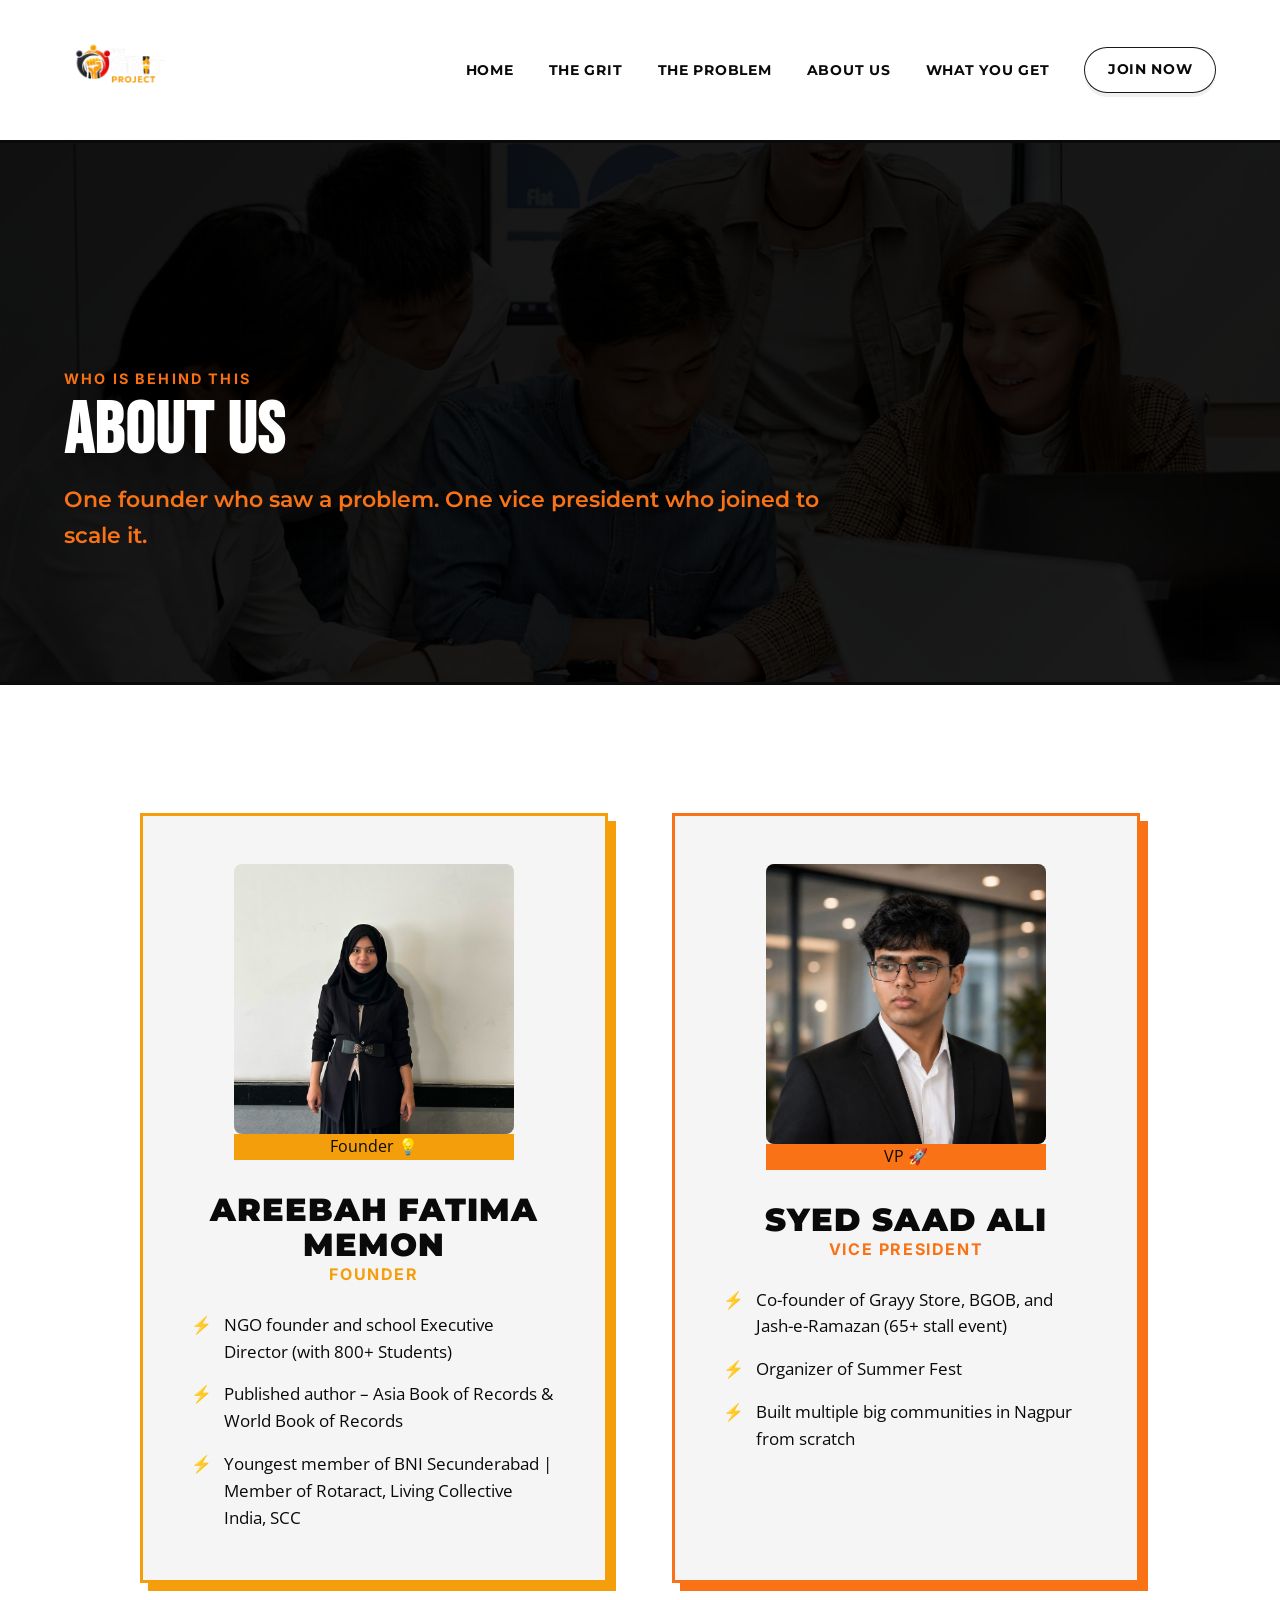
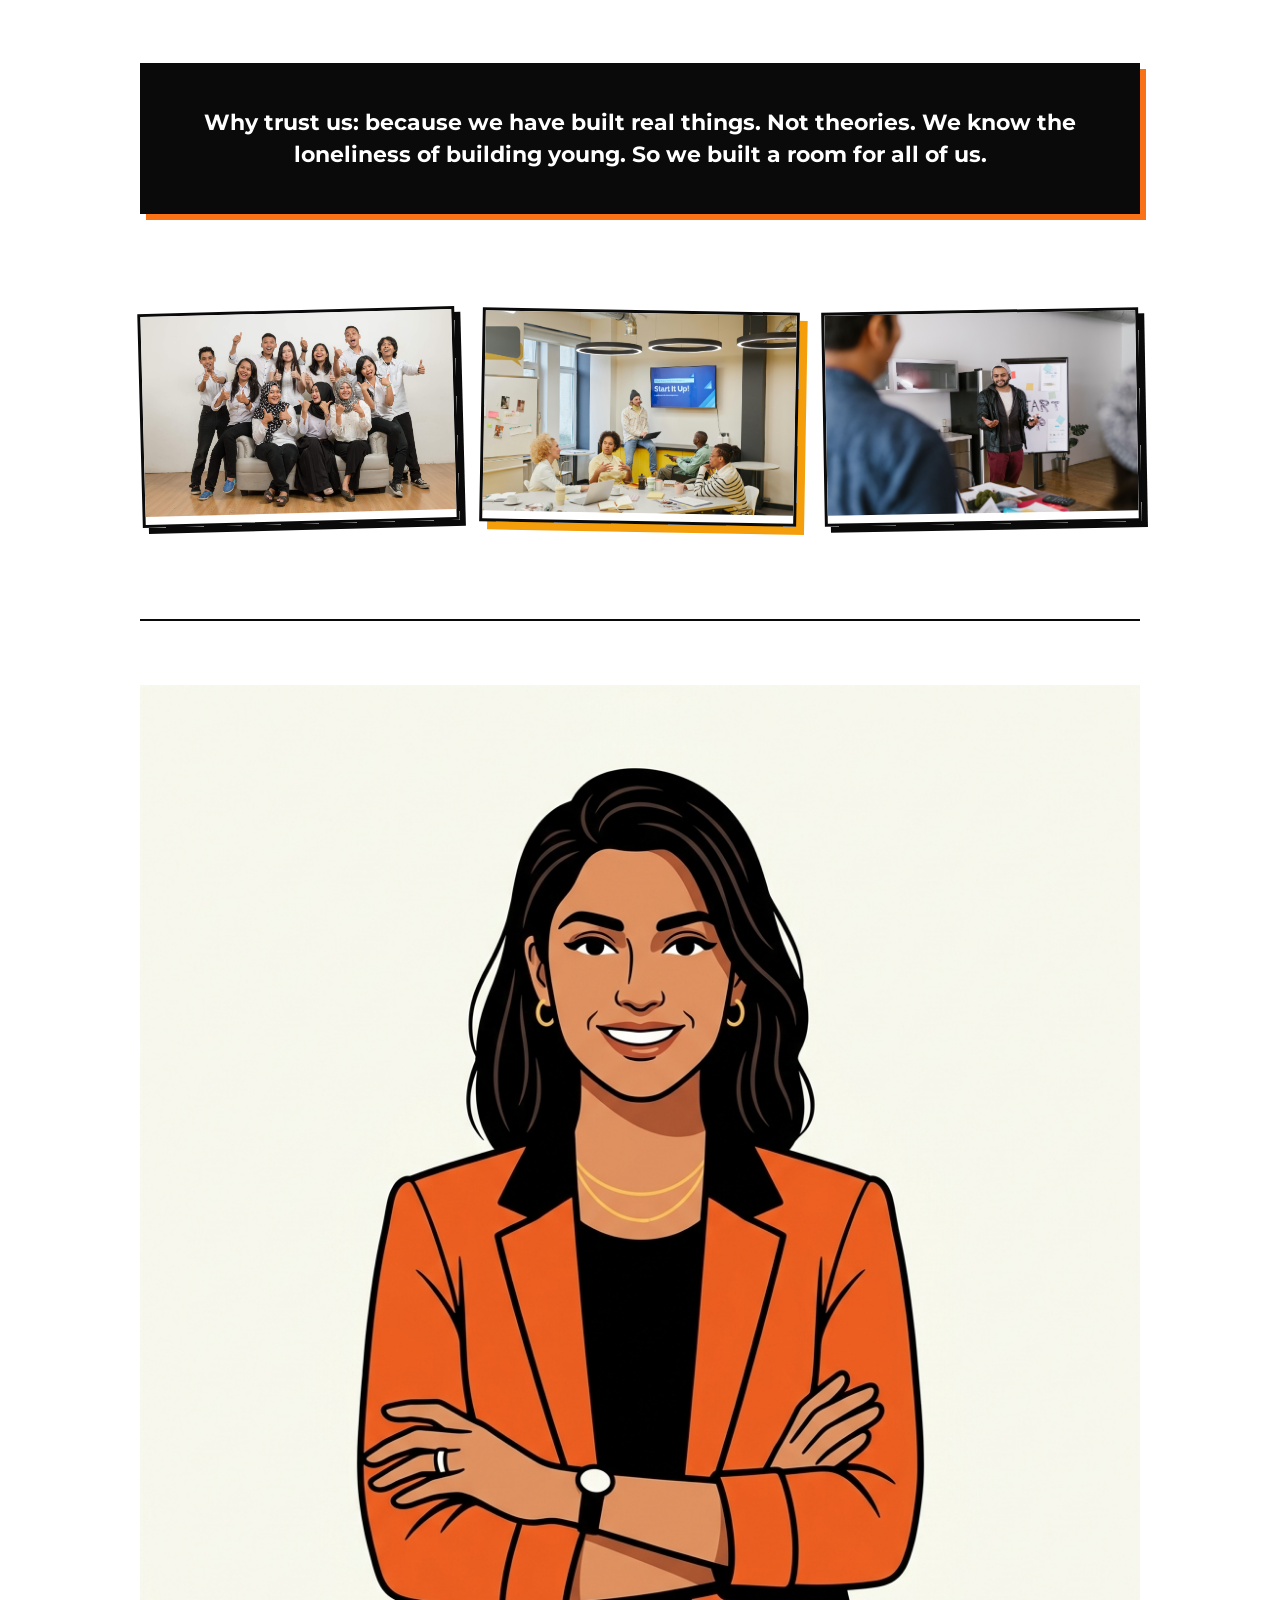
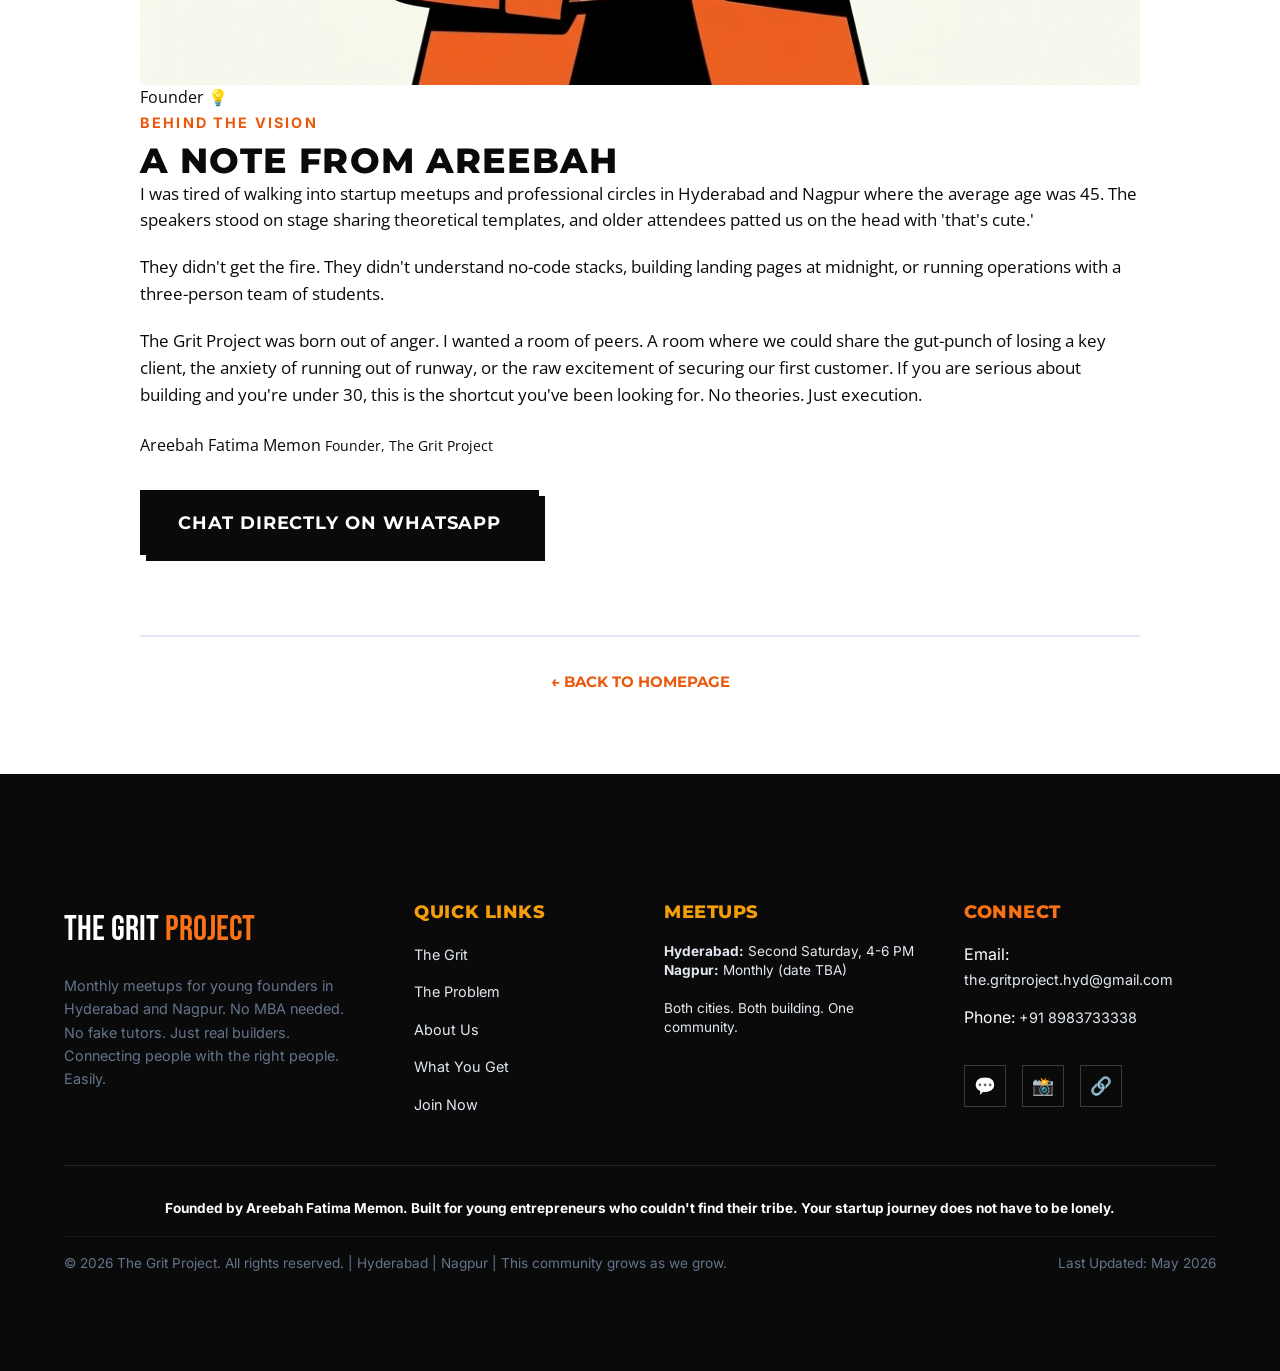
==== commit 028979f4: "Updated website content and images" ====
--- a/about.html
+++ b/about.html
@@ -23,6 +23,7 @@
       
       <nav class="nav-links-wrapper">
         <ul class="nav-links">
+          <li class="nav-item"><a href="index.html">Home</a></li>
           <li class="nav-item"><a href="grit.html">The Grit</a></li>
           <li class="nav-item"><a href="problem.html">The Problem</a></li>
           <li class="nav-item"><a href="about.html">About Us</a></li>
@@ -47,22 +48,30 @@
       
       <!-- Bios Grid -->
       <div class="about-bios-grid" style="margin-bottom: 5rem;">
-        <!-- Bios Card Areebah -->
-        <div class="bio-card" style="border-color: var(--color-founder-gold); box-shadow: 8px 8px 0px var(--color-founder-gold);">
+        <!-- Bios Card Areebah with Image -->
+        <div class="bio-card" style="border-color: var(--color-founder-gold); box-shadow: 8px 8px 0px var(--color-founder-gold); display: flex; flex-direction: column; align-items: center; text-align: center;">
+          <div class="personal-img-wrapper" style="margin-bottom: 2rem; max-width: 280px;">
+            <img src="assets/Founder _Areebah Fatima Memon - Copy.PNG" alt="Areebah Fatima Memon - Founder of The Grit Project" class="hero-image" style="border-radius: 8px;">
+            <div class="personal-badge" style="background-color: var(--color-founder-gold);">Founder 💡</div>
+          </div>
           <h3 class="bio-name">Areebah Fatima Memon</h3>
           <span class="bio-role" style="color: var(--color-founder-gold);">Founder</span>
-          <ul class="bio-bullets">
+          <ul class="bio-bullets" style="text-align: left; align-items: flex-start;">
             <li class="bio-bullet">NGO founder and school Executive Director (with 800+ Students)</li>
             <li class="bio-bullet">Published author – Asia Book of Records & World Book of Records</li>
             <li class="bio-bullet">Youngest member of BNI Secunderabad | Member of Rotaract, Living Collective India, SCC</li>
           </ul>
         </div>
         
-        <!-- Bios Card Saad -->
-        <div class="bio-card" style="border-color: var(--color-torch-orange); box-shadow: 8px 8px 0px var(--color-torch-orange);">
+        <!-- Bios Card Saad with Image -->
+        <div class="bio-card" style="border-color: var(--color-torch-orange); box-shadow: 8px 8px 0px var(--color-torch-orange); display: flex; flex-direction: column; align-items: center; text-align: center;">
+          <div class="personal-img-wrapper" style="margin-bottom: 2rem; max-width: 280px;">
+            <img src="assets/Vice President _Syed Saad Ali - Copy.jpeg" alt="Syed Saad Ali - Vice President of The Grit Project" class="hero-image" style="border-radius: 8px;">
+            <div class="personal-badge" style="background-color: var(--color-torch-orange);">VP 🚀</div>
+          </div>
           <h3 class="bio-name">Syed Saad Ali</h3>
           <span class="bio-role" style="color: var(--color-torch-orange);">Vice President</span>
-          <ul class="bio-bullets">
+          <ul class="bio-bullets" style="text-align: left; align-items: flex-start;">
             <li class="bio-bullet">Co-founder of Grayy Store, BGOB, and Jash-e-Ramazan (65+ stall event)</li>
             <li class="bio-bullet">Organizer of Summer Fest</li>
             <li class="bio-bullet">Built multiple big communities in Nagpur from scratch</li>
@@ -75,6 +84,21 @@
           Why trust us: because we have built real things. Not theories. We know the loneliness of building young. So we built a room for all of us.
         </p>
       </div>
+
+      <!-- Gallery: Community & Building -->
+      <section style="margin: 4rem 0; padding: 2rem 0;">
+        <div style="display: grid; grid-template-columns: repeat(3, 1fr); gap: 1.5rem;">
+          <div style="border: var(--border-thick); overflow: hidden; box-shadow: var(--shadow-flat-black); transform: rotate(-1.5deg); transition: all 0.3s ease;" onmouseover="this.style.transform='rotate(0deg) scale(1.05)';" onmouseout="this.style.transform='rotate(-1.5deg) scale(1)';">
+            <img src="assets/pexels-muhammad-nashrullah-980011-30577483.jpg.jpeg" alt="Entrepreneurship journey" style="width: 100%; height: 200px; object-fit: cover;">
+          </div>
+          <div style="border: var(--border-thick); overflow: hidden; box-shadow: 8px 8px 0px var(--color-founder-gold); transform: rotate(1deg);">
+            <img src="assets/pexels-moe-magners-7495615 (1).jpg - Copy.jpeg" alt="Team building at Grit Project" style="width: 100%; height: 200px; object-fit: cover;">
+          </div>
+          <div style="border: var(--border-thick); overflow: hidden; box-shadow: var(--shadow-flat-black); transform: rotate(-1deg); transition: all 0.3s ease;" onmouseover="this.style.transform='rotate(0deg) scale(1.05)';" onmouseout="this.style.transform='rotate(-1deg) scale(1)';">
+            <img src="assets/pexels-rdne-7413920.jpg.jpeg" alt="Young professionals connecting" style="width: 100%; height: 200px; object-fit: cover;">
+          </div>
+        </div>
+      </section>
 
       <!-- Note from Areebah with Portrait -->
       <section class="story-section-personal" id="areebah-note" style="border-top: 2px solid var(--color-black); padding-top: 4rem;">
@@ -90,13 +114,13 @@
             <span class="section-tagline">Behind The Vision</span>
             <h2 class="personal-title" style="font-size: 2.2rem;">A Note From Areebah</h2>
             <p class="personal-text" style="font-size: 1.05rem; margin-bottom: 1.25rem;">
-              "I was tired of walking into startup meetups and professional circles in Hyderabad and Nagpur where the average age was 45. The speakers stood on stage sharing theoretical templates, and older attendees patted us on the head with 'that's cute.'
+              I was tired of walking into startup meetups and professional circles in Hyderabad and Nagpur where the average age was 45. The speakers stood on stage sharing theoretical templates, and older attendees patted us on the head with 'that's cute.'
             </p>
             <p class="personal-text" style="font-size: 1.05rem; margin-bottom: 1.25rem;">
               They didn't get the fire. They didn't understand no-code stacks, building landing pages at midnight, or running operations with a three-person team of students.
             </p>
             <p class="personal-text" style="font-size: 1.05rem; margin-bottom: 1.5rem;">
-              The Grit Project was born out of anger. I wanted a room of peers. A room where we could share the gut-punch of losing a key client, the anxiety of running out of runway, or the raw excitement of securing our first customer. If you are serious about building and you're under 30, this is the shortcut you've been looking for. No theories. Just execution."
+              The Grit Project was born out of anger. I wanted a room of peers. A room where we could share the gut-punch of losing a key client, the anxiety of running out of runway, or the raw excitement of securing our first customer. If you are serious about building and you're under 30, this is the shortcut you've been looking for. No theories. Just execution.
             </p>
             <div class="personal-signature">
               Areebah Fatima Memon
@@ -154,6 +178,7 @@
           <h4 class="footer-social-title font-heading">Connect</h4>
           <ul class="footer-links-list" style="margin-bottom: 1rem;">
             <li>Email: <a href="mailto:the.gritproject.hyd@gmail.com" style="text-transform:none;">the.gritproject.hyd@gmail.com</a></li>
+            <li>Phone: <a href="tel:+918983733338" style="text-transform:none;">+91 8983733338</a></li>
           </ul>
           <div class="footer-social-icons">
             <a href="https://wa.me/917378692885" class="social-icon-btn" aria-label="WhatsApp Link">💬</a>
--- a/style.css
+++ b/style.css
@@ -332,35 +332,47 @@
   color: var(--color-torch-orange);
 }
 
-.nav-cta {
-  display: inline-block;
+...nav-cta {
+  display: inline-flex;
+  align-items: center;
+  justify-content: center;
   font-family: var(--font-heading);
   font-weight: 700;
   text-transform: uppercase;
   letter-spacing: 0.05em;
-  padding: 0.5rem 1.2rem;
-  border: var(--border-thin);
+  padding: 0.95rem 1.8rem;
+  border: 2px solid var(--color-black);
+  background-color: var(--color-white);
+  color: var(--color-black);
+  border-radius: 999px;
+  box-shadow: 0 4px 0 rgba(0, 0, 0, 0.08);
+  transition: background-color var(--transition-speed) ease,
+              color var(--transition-speed) ease,
+              transform var(--transition-speed) ease,
+              border-color var(--transition-speed) ease,
+              box-shadow var(--transition-speed) ease;
+}
+
+.nav-cta:hover,
+.nav-cta:focus-visible {
   background-color: var(--color-black);
   color: var(--color-white);
-  transition: all var(--transition-speed) ease;
-}
-
-.nav-cta:hover {
-  background-color: var(--color-torch-orange);
-  color: var(--color-black);
-  border-color: var(--color-torch-orange);
+  border-color: var(--color-black);
   transform: translateY(-2px);
+  box-shadow: 0 6px 0 rgba(0, 0, 0, 0.12);
+  outline: none;
 }
 
 .header-nav.scrolled .nav-cta {
   background-color: var(--color-white);
   color: var(--color-black);
-}
-
-.header-nav.scrolled .nav-cta:hover {
-  background-color: var(--color-torch-orange);
-  color: var(--color-black);
-  border-color: var(--color-torch-orange);
+  border-color: var(--color-black);
+}
+
+.header-nav.scrolled .nav-cta:hover,
+.header-nav.scrolled .nav-cta:focus-visible {
+  background-color: var(--color-black);
+  color: var(--color-white);
 }
 
 .mobile-menu-btn {
@@ -379,6 +391,10 @@
   display: flex;
   align-items: center;
   background-color: var(--color-ivory);
+  background-image: url('assets/pexels-rdne-7413920.jpg.jpeg');
+  background-size: cover;
+  background-position: center right;
+  background-attachment: fixed;
   overflow: hidden;
   border-bottom: var(--border-thick);
 }
@@ -391,10 +407,10 @@
   left: 0;
   right: 0;
   bottom: 0;
-  background-image: 
+  background: linear-gradient(to right, rgba(245, 245, 245, 0.95) 0%, rgba(245, 245, 245, 0.85) 50%, rgba(245, 245, 245, 0.3) 100%),
     linear-gradient(rgba(10, 10, 10, 0.05) 1.5px, transparent 1.5px),
     linear-gradient(90deg, rgba(10, 10, 10, 0.05) 1.5px, transparent 1.5px);
-  background-size: 40px 40px;
+  background-size: auto, 40px 40px, 40px 40px;
   pointer-events: none;
   z-index: 1;
 }
@@ -1429,8 +1445,12 @@
 /* --- Subpage Styling System --- */
 .page-header {
   background-color: var(--color-black);
+  background-image: url('assets/pexels-mikhail-nilov-7988694.jpg.jpeg');
+  background-size: cover;
+  background-position: center;
+  background-attachment: fixed;
   color: var(--color-white);
-  padding: 6rem 0 4rem 0;
+  padding: 10rem 0 4rem 0;
   border-bottom: var(--border-thick);
   position: relative;
   overflow: hidden;
@@ -1440,11 +1460,17 @@
   content: '';
   position: absolute;
   top: 0; left: 0; right: 0; bottom: 0;
-  background-image: 
+  background: linear-gradient(135deg, rgba(0, 0, 0, 0.92) 0%, rgba(0, 0, 0, 0.88) 100%),
     linear-gradient(rgba(255, 255, 255, 0.05) 1.5px, transparent 1.5px),
     linear-gradient(90deg, rgba(255, 255, 255, 0.05) 1.5px, transparent 1.5px);
-  background-size: 40px 40px;
+  background-size: auto, 40px 40px, 40px 40px;
   pointer-events: none;
+  z-index: 0;
+}
+
+.page-header .container {
+  position: relative;
+  z-index: 1;
 }
 
 .page-header .section-title {
@@ -1452,6 +1478,7 @@
   font-size: 4.5rem;
   line-height: 0.95;
   margin-bottom: 1rem;
+  text-shadow: 0 18px 45px rgba(0, 0, 0, 0.45);
 }
 
 .page-header .section-subtitle {
@@ -1780,3 +1807,57 @@
     padding: 2rem 1.5rem;
   }
 }
+
+/* Active state: keep nav-cta filled when on that page */
+.header-nav .nav-cta.active,
+.header-nav .nav-cta.active:focus-visible {
+  background-color: var(--color-white);
+  color: var(--color-black);
+  border-color: var(--color-black);
+  box-shadow: 0 6px 0 rgba(0, 0, 0, 0.12);
+}
+
+.header-nav.scrolled .nav-cta.active {
+  background-color: var(--color-white);
+  color: var(--color-black);
+  border-color: var(--color-black);
+}
+
+
+/* Nav CTA (refined white pill with black outline) - appended override */
+.header-nav .nav-cta {
+  display: inline-flex;
+  align-items: center;
+  justify-content: center;
+  padding: 0.65rem 1.4rem;
+  border: 1.5px solid rgba(0, 0, 0, 0.9);
+  background-color: var(--color-white);
+  color: var(--color-black);
+  border-radius: 999px;
+  box-shadow: 0 4px 0 rgba(0, 0, 0, 0.06);
+  transition: background-color var(--transition-speed) ease,
+              color var(--transition-speed) ease,
+              transform 0.12s ease,
+              box-shadow var(--transition-speed) ease;
+}
+
+.header-nav .nav-cta:hover,
+.header-nav .nav-cta:focus-visible {
+  background-color: var(--color-black);
+  color: var(--color-white);
+  transform: translateY(-2px);
+  box-shadow: 0 6px 0 rgba(0, 0, 0, 0.12);
+  outline: none;
+}
+
+.header-nav.scrolled .nav-cta {
+  background-color: var(--color-white);
+  color: var(--color-black);
+  border-color: rgba(0, 0, 0, 0.9);
+}
+
+.header-nav.scrolled .nav-cta:hover,
+.header-nav.scrolled .nav-cta:focus-visible {
+  background-color: var(--color-black);
+  color: var(--color-white);
+}
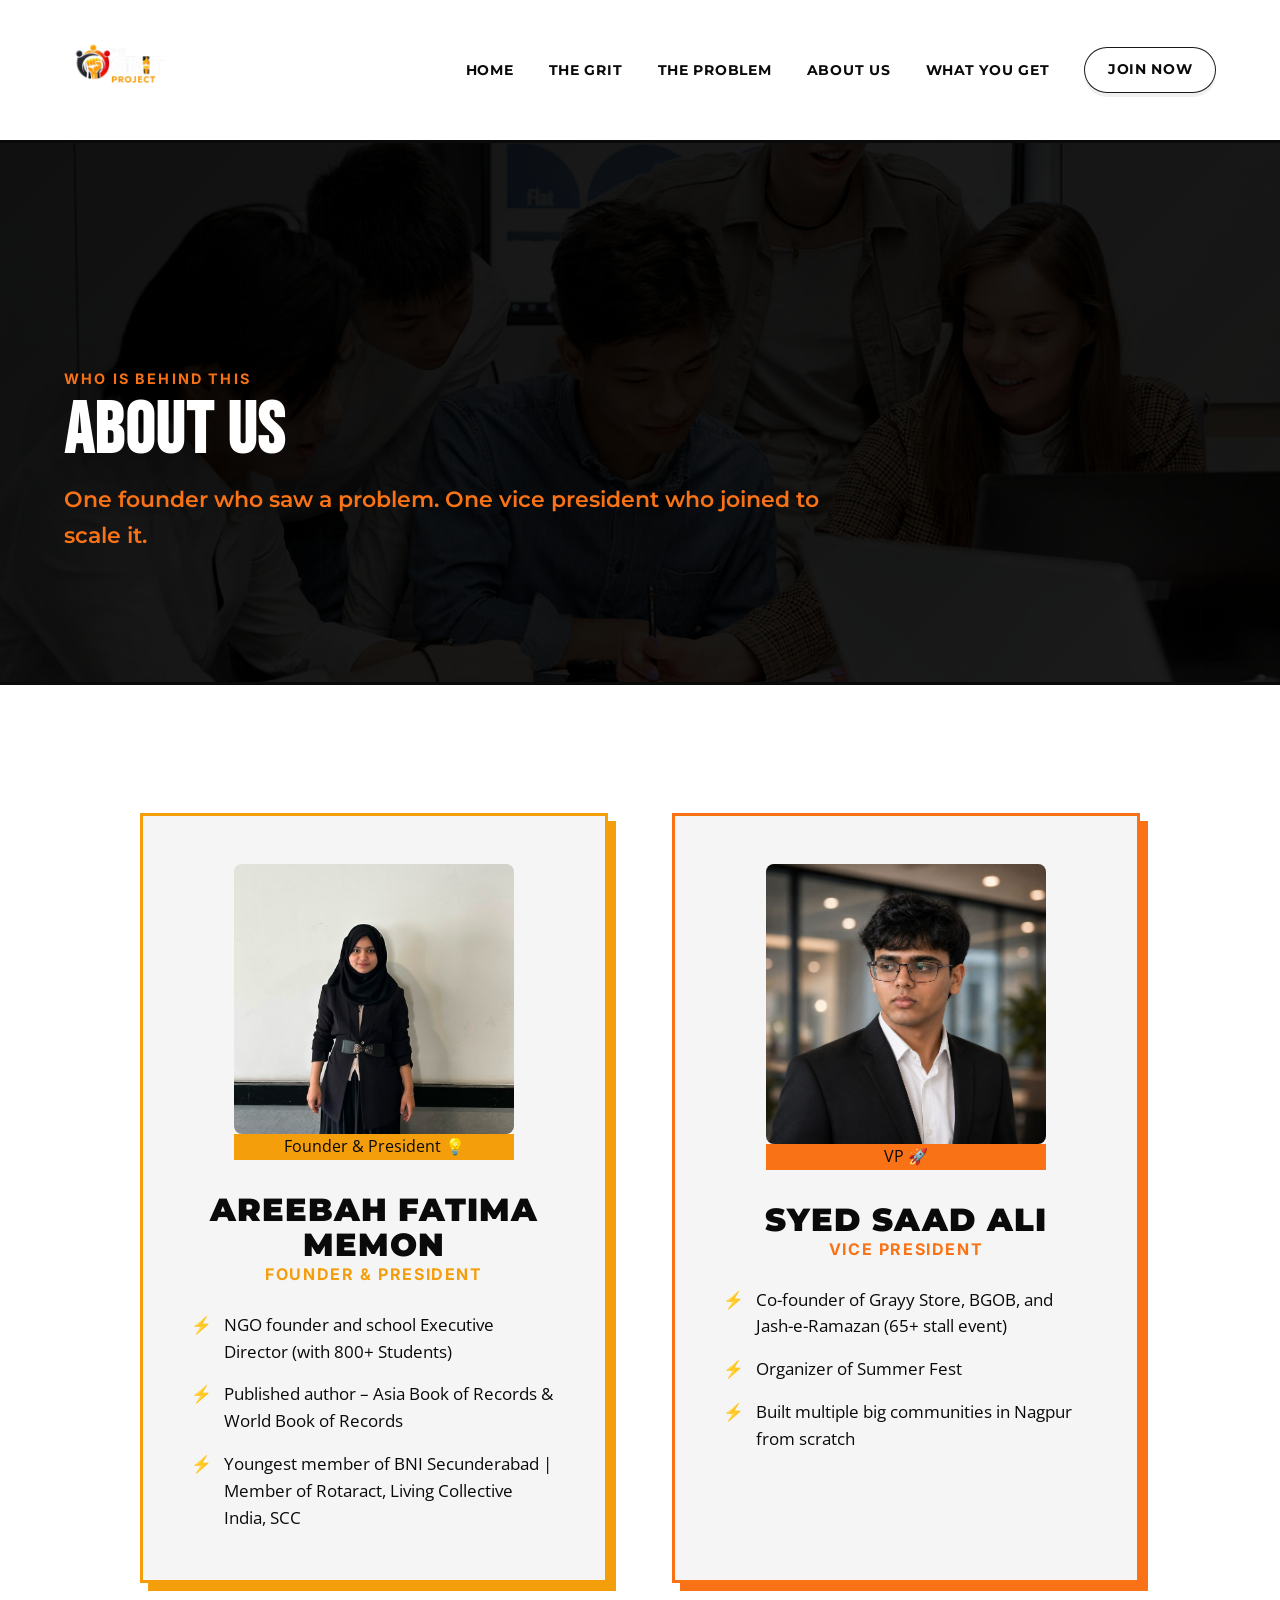
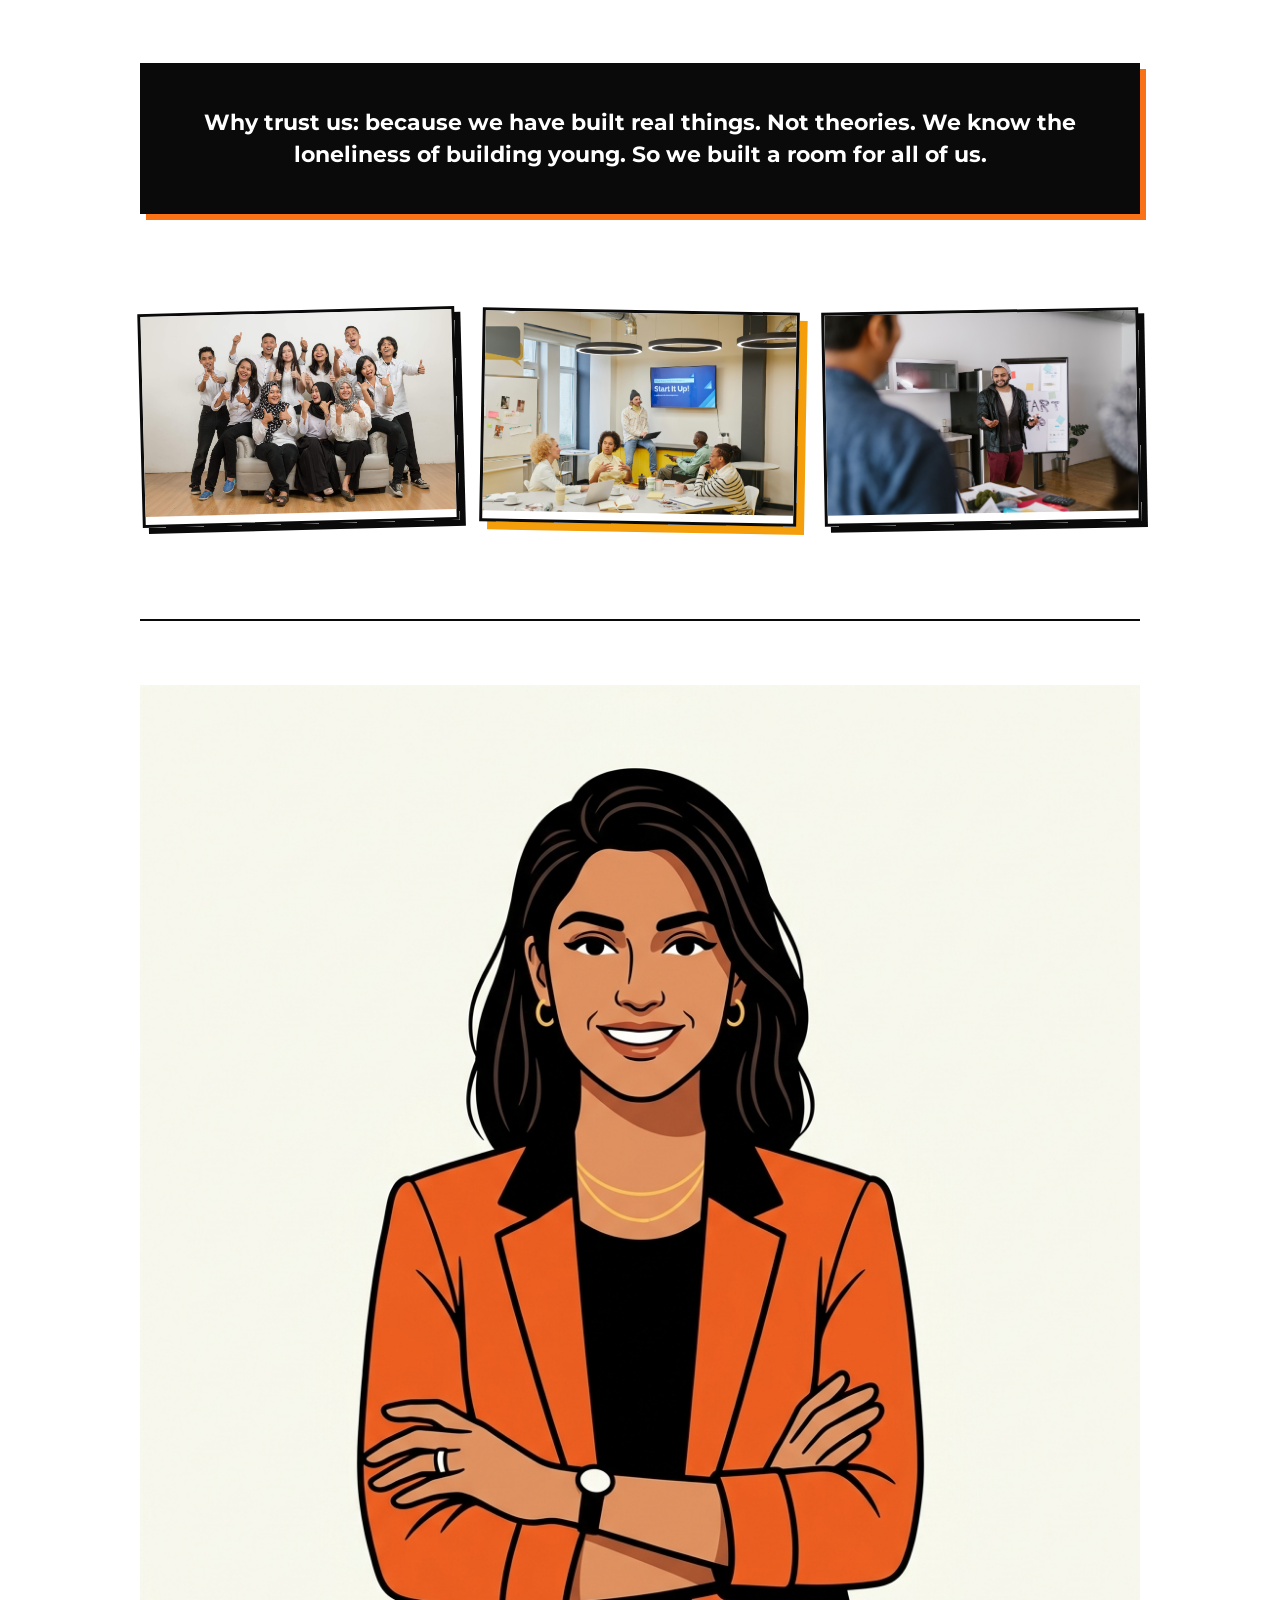
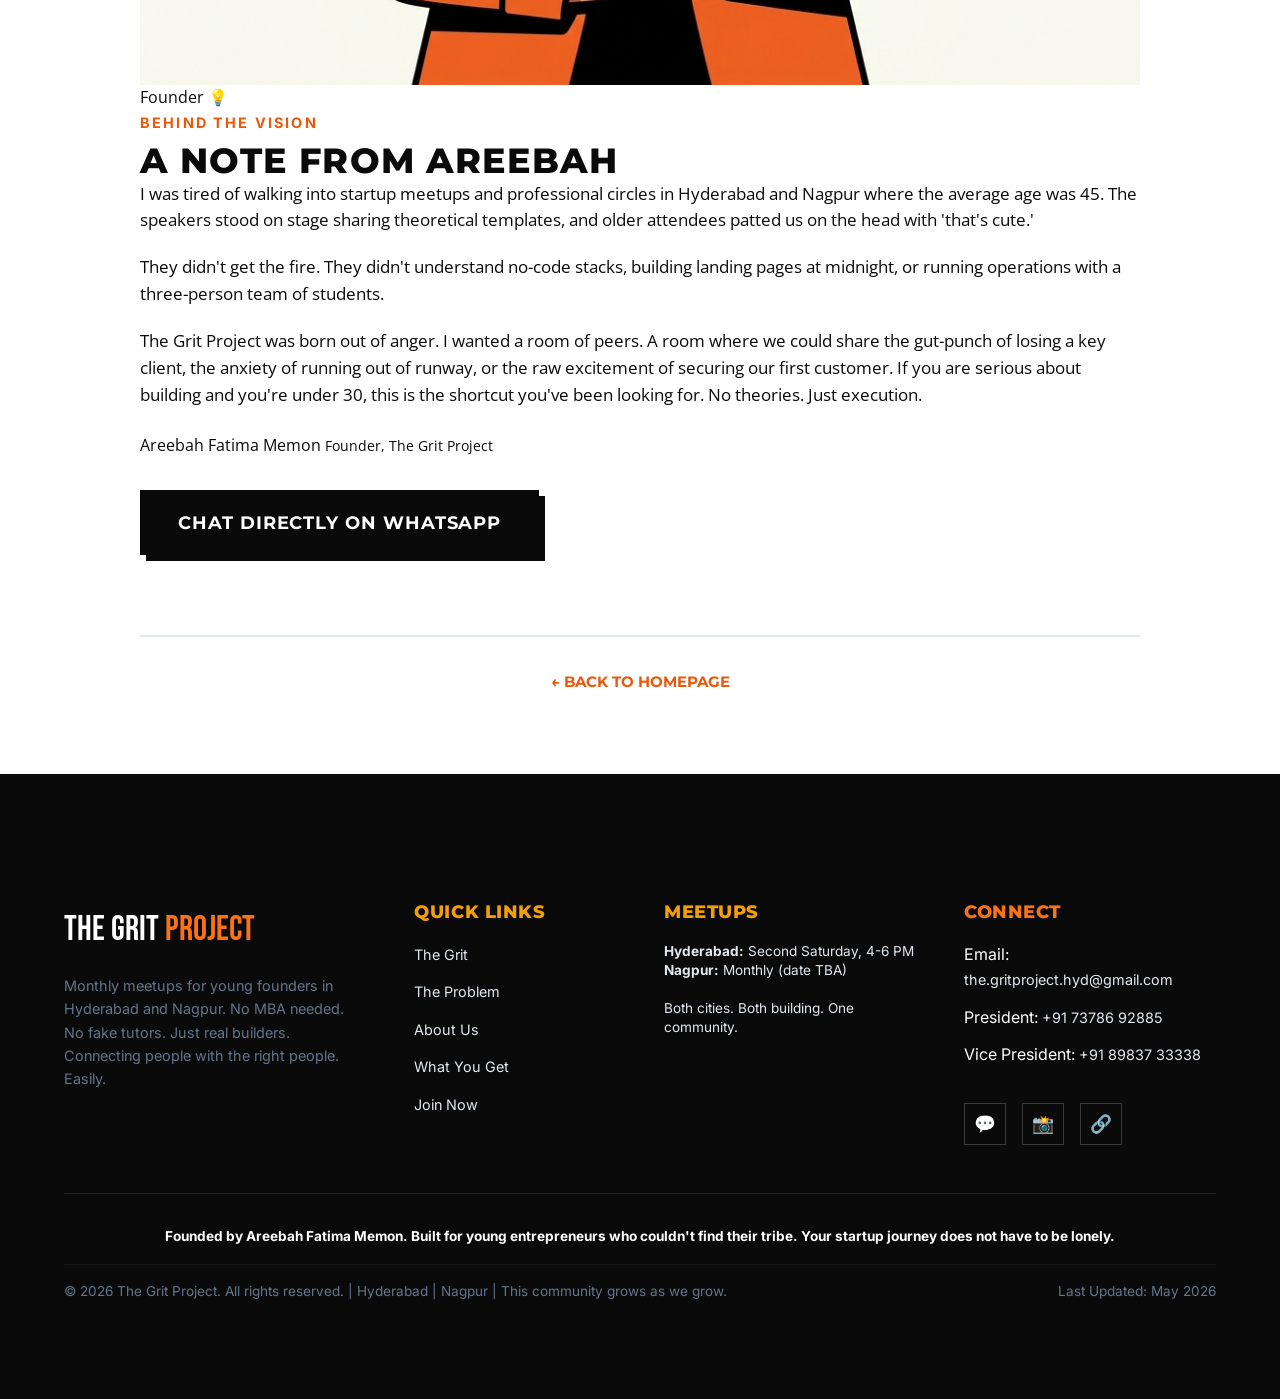
==== commit 9d2039e8: "Updated footer contact details and layout changes" ====
--- a/about.html
+++ b/about.html
@@ -51,11 +51,11 @@
         <!-- Bios Card Areebah with Image -->
         <div class="bio-card" style="border-color: var(--color-founder-gold); box-shadow: 8px 8px 0px var(--color-founder-gold); display: flex; flex-direction: column; align-items: center; text-align: center;">
           <div class="personal-img-wrapper" style="margin-bottom: 2rem; max-width: 280px;">
-            <img src="assets/Founder _Areebah Fatima Memon - Copy.PNG" alt="Areebah Fatima Memon - Founder of The Grit Project" class="hero-image" style="border-radius: 8px;">
-            <div class="personal-badge" style="background-color: var(--color-founder-gold);">Founder 💡</div>
+            <img src="assets/Founder _Areebah Fatima Memon - Copy.PNG" alt="Areebah Fatima Memon - Founder and President of The Grit Project" class="hero-image" style="border-radius: 8px;">
+            <div class="personal-badge" style="background-color: var(--color-founder-gold);">Founder & President 💡</div>
           </div>
           <h3 class="bio-name">Areebah Fatima Memon</h3>
-          <span class="bio-role" style="color: var(--color-founder-gold);">Founder</span>
+          <span class="bio-role" style="color: var(--color-founder-gold);">Founder & President</span>
           <ul class="bio-bullets" style="text-align: left; align-items: flex-start;">
             <li class="bio-bullet">NGO founder and school Executive Director (with 800+ Students)</li>
             <li class="bio-bullet">Published author – Asia Book of Records & World Book of Records</li>
@@ -178,7 +178,8 @@
           <h4 class="footer-social-title font-heading">Connect</h4>
           <ul class="footer-links-list" style="margin-bottom: 1rem;">
             <li>Email: <a href="mailto:the.gritproject.hyd@gmail.com" style="text-transform:none;">the.gritproject.hyd@gmail.com</a></li>
-            <li>Phone: <a href="tel:+918983733338" style="text-transform:none;">+91 8983733338</a></li>
+            <li>President: <a href="tel:+917378692885" style="text-transform:none;">+91 73786 92885</a></li>
+            <li>Vice President: <a href="tel:+918983733338" style="text-transform:none;">+91 89837 33338</a></li>
           </ul>
           <div class="footer-social-icons">
             <a href="https://wa.me/917378692885" class="social-icon-btn" aria-label="WhatsApp Link">💬</a>
--- a/style.css
+++ b/style.css
@@ -1770,18 +1770,28 @@
   }
 
   .story-personal-grid {
+    display: grid;
     grid-template-columns: 1fr !important;
     gap: 2rem !important;
-    text-align: center;
+    align-items: center;
+    text-align: left;
   }
 
   .personal-content {
-    align-items: center;
-    text-align: center;
+    align-items: flex-start;
+    text-align: left;
   }
 
   .personal-signature {
-    align-items: center;
+    align-items: flex-start;
+  }
+
+  .personal-visual {
+    justify-content: center;
+  }
+
+  .personal-img-wrapper {
+    max-width: 100%;
   }
 }
 
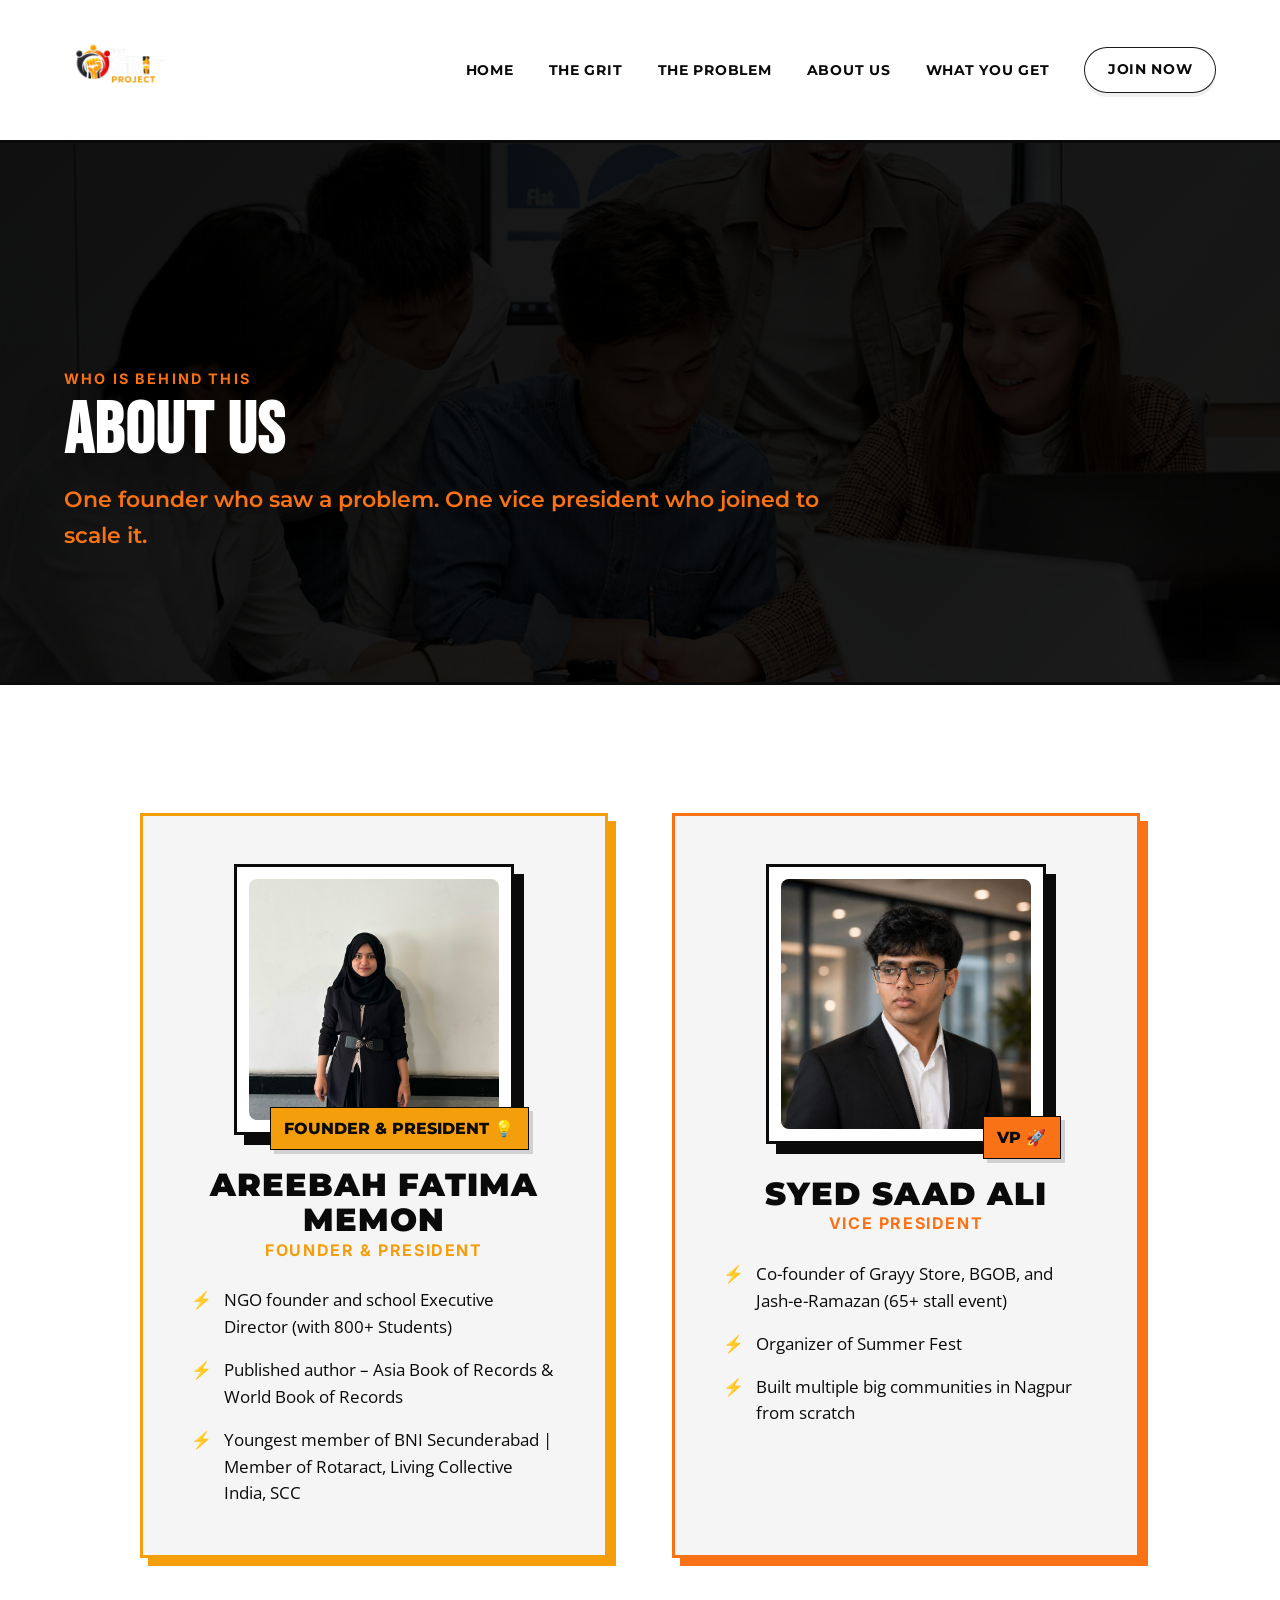
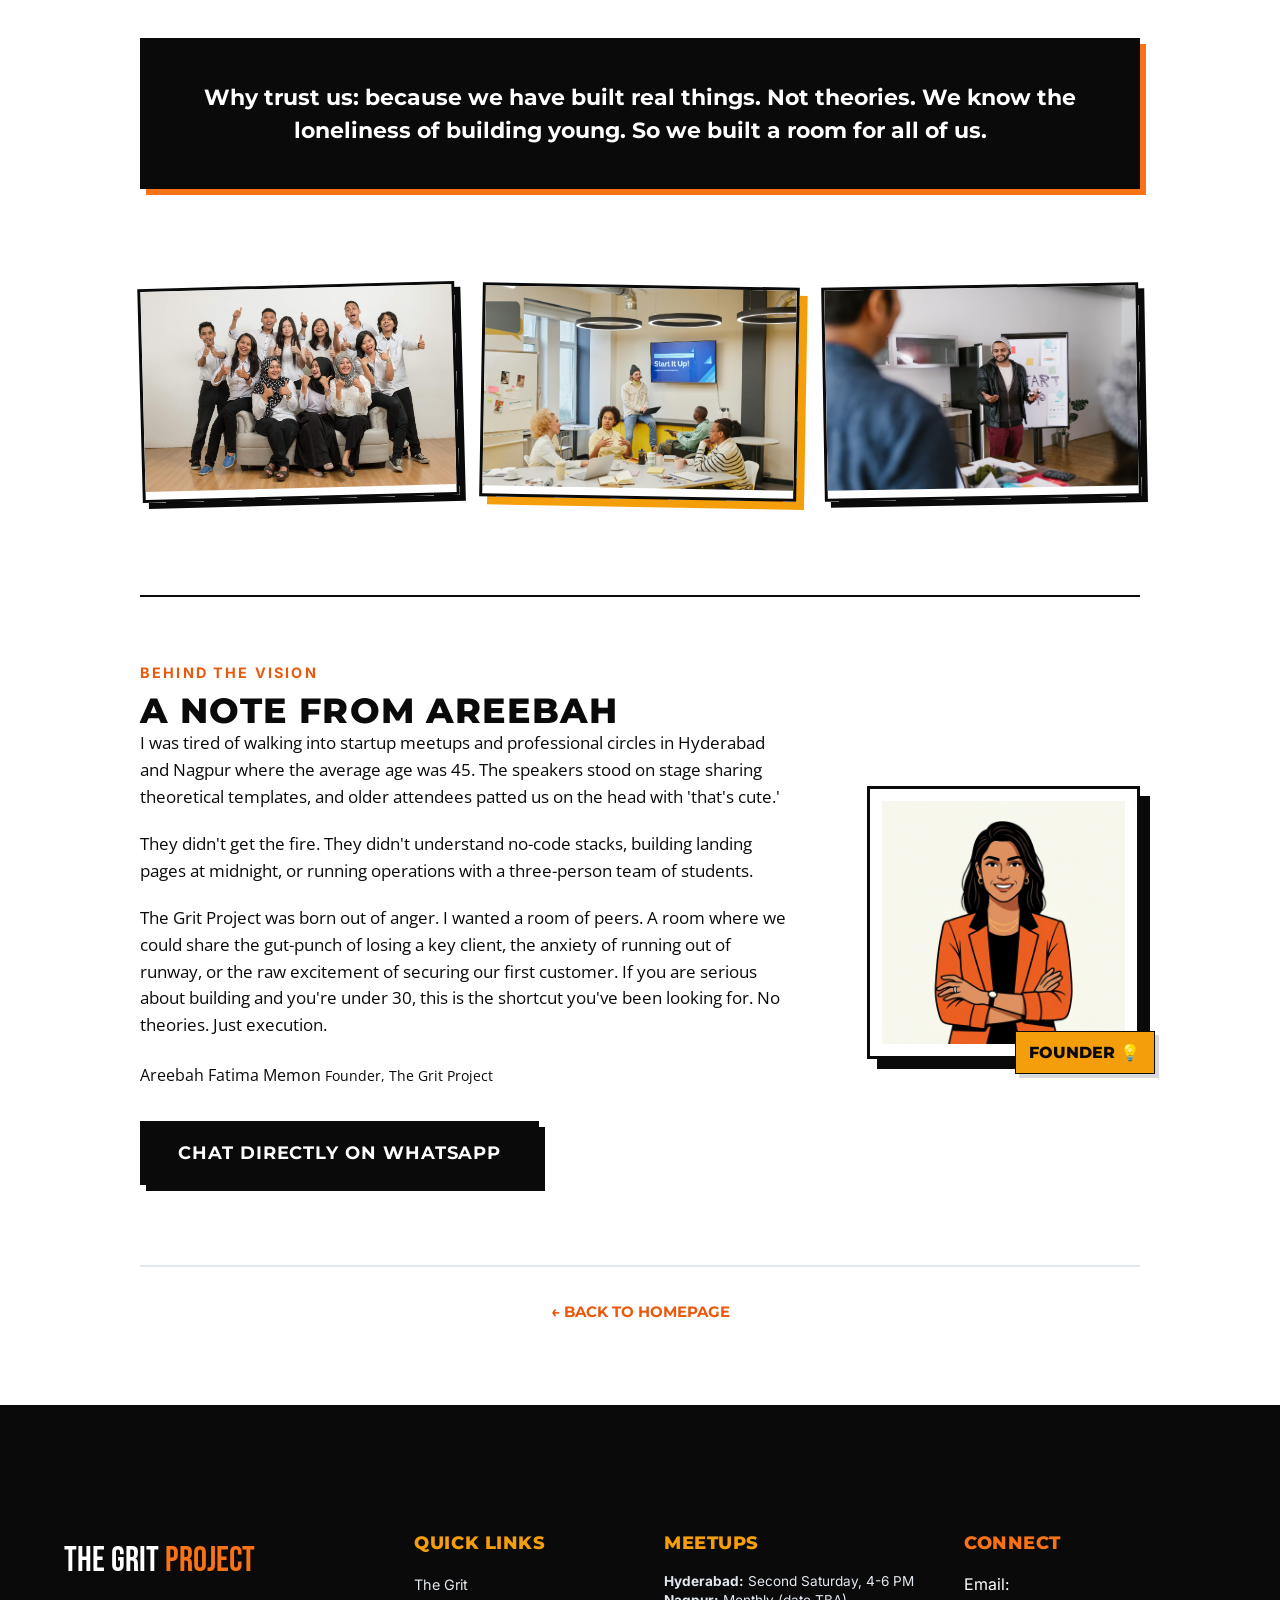
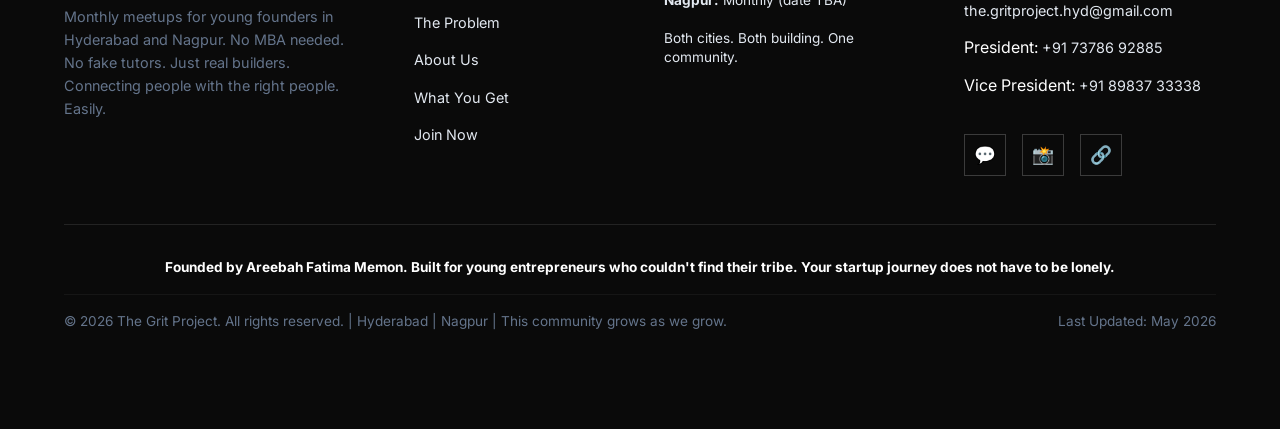
==== commit 5401c628: "Added new changes" ====
--- a/about.html
+++ b/about.html
@@ -103,13 +103,6 @@
       <!-- Note from Areebah with Portrait -->
       <section class="story-section-personal" id="areebah-note" style="border-top: 2px solid var(--color-black); padding-top: 4rem;">
         <div class="story-personal-grid">
-          <div class="personal-visual">
-            <div class="personal-img-wrapper">
-              <img src="assets/areebah_memon_portrait.png" alt="Areebah Fatima Memon - Founder of The Grit Project" class="hero-image">
-              <div class="personal-badge">Founder 💡</div>
-            </div>
-          </div>
-          
           <div class="personal-content">
             <span class="section-tagline">Behind The Vision</span>
             <h2 class="personal-title" style="font-size: 2.2rem;">A Note From Areebah</h2>
@@ -134,6 +127,13 @@
               </a>
             </div>
           </div>
+          
+          <div class="personal-visual">
+            <div class="personal-img-wrapper">
+              <img src="assets/areebah_memon_portrait.png" alt="Areebah Fatima Memon - Founder of The Grit Project" class="hero-image">
+              <div class="personal-badge">Founder 💡</div>
+            </div>
+          </div>
         </div>
       </section>
 
--- a/style.css
+++ b/style.css
@@ -560,6 +560,60 @@
   z-index: 10;
 }
 
+/* --- Founder Note --- */
+.story-personal-grid {
+  display: grid;
+  grid-template-columns: minmax(0, 1.55fr) minmax(240px, 0.65fr);
+  grid-template-areas: "content portrait";
+  gap: clamp(2.5rem, 6vw, 5rem);
+  align-items: center;
+  width: 100%;
+}
+
+.personal-content {
+  grid-area: content;
+  min-width: 0;
+  text-align: left;
+  justify-self: start;
+}
+
+.personal-visual {
+  grid-area: portrait;
+  display: flex;
+  justify-content: flex-end;
+  align-items: center;
+  justify-self: end;
+  width: 100%;
+}
+
+.personal-img-wrapper {
+  position: relative;
+  width: 100%;
+  max-width: 320px;
+  padding: 0.75rem;
+  background-color: var(--color-white);
+  border: var(--border-thick);
+  box-shadow: 10px 10px 0 var(--color-black);
+}
+
+.personal-img-wrapper .hero-image {
+  max-height: 440px;
+  object-fit: contain;
+}
+
+.personal-badge {
+  position: absolute;
+  right: -18px;
+  bottom: -18px;
+  padding: 0.5rem 0.85rem;
+  background-color: var(--color-founder-gold);
+  border: var(--border-thin);
+  box-shadow: var(--shadow-flat-soft);
+  font-family: var(--font-heading);
+  font-weight: 800;
+  text-transform: uppercase;
+}
+
 /* --- Hero Animation Keyframes --- */
 @keyframes logoFadeScale {
   0% { opacity: 0; transform: scale(0.92); }
@@ -1772,6 +1826,9 @@
   .story-personal-grid {
     display: grid;
     grid-template-columns: 1fr !important;
+    grid-template-areas:
+      "content"
+      "portrait";
     gap: 2rem !important;
     align-items: center;
     text-align: left;
@@ -1791,7 +1848,7 @@
   }
 
   .personal-img-wrapper {
-    max-width: 100%;
+    max-width: 300px;
   }
 }
 
